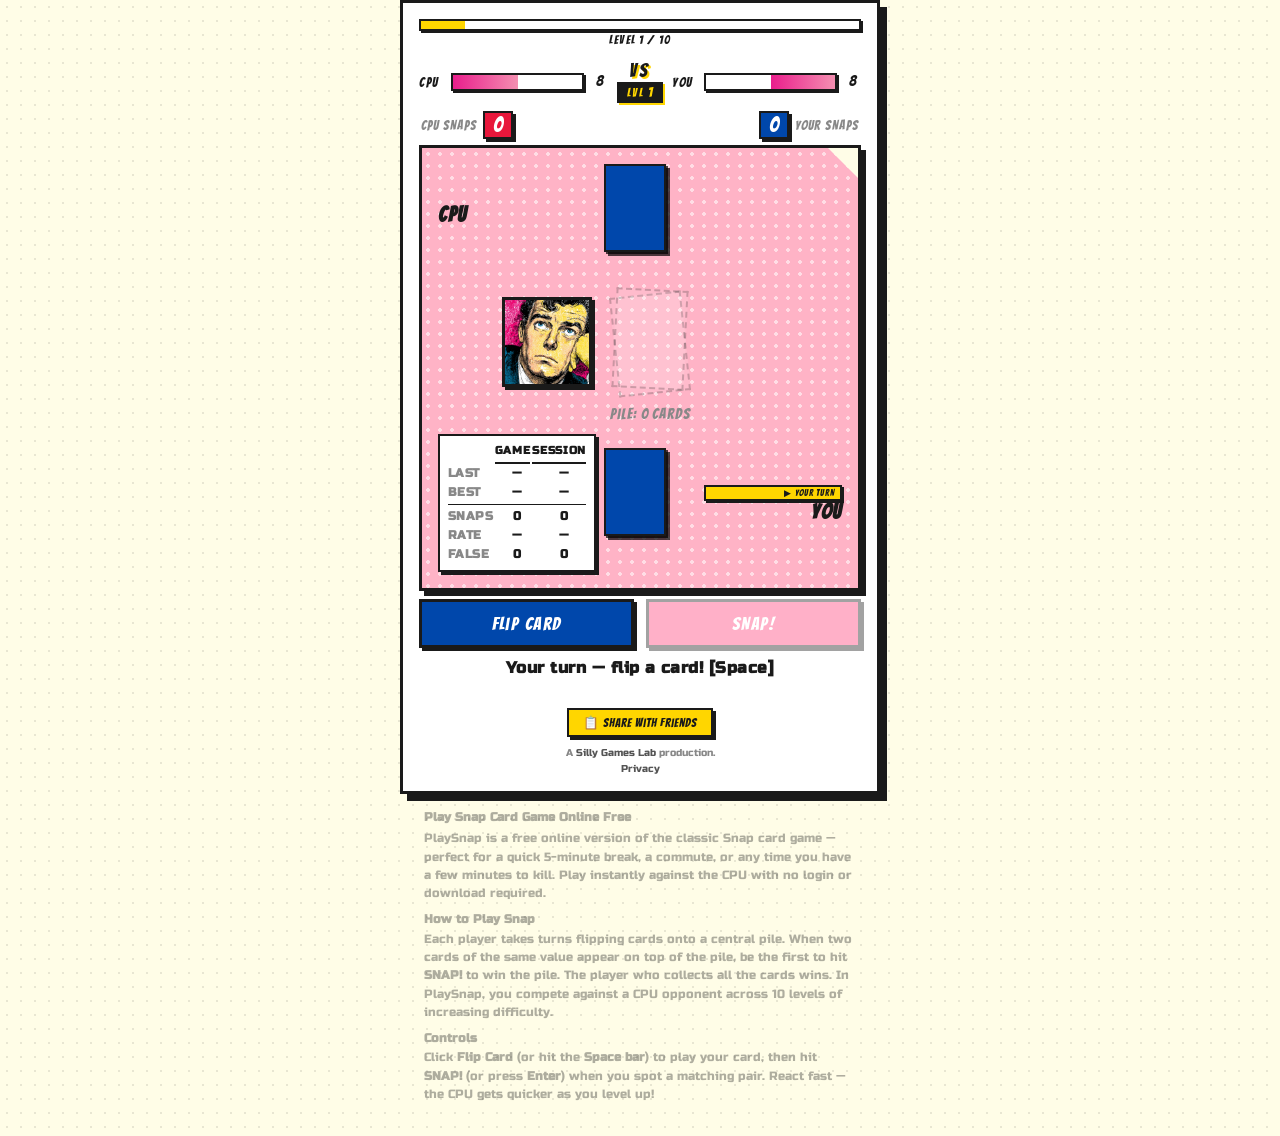
==== index.html @ 26a1baca "remove joker cards from the game Co-Authored-By: Claude Sonnet 4.6 <noreply@anthropic.com>" ====
<!DOCTYPE html>
<html lang="en">
<head>
  <meta charset="UTF-8" />
  <meta name="viewport" content="width=device-width, initial-scale=1.0" />
  <link rel="icon" href="data:image/svg+xml,<svg xmlns='http://www.w3.org/2000/svg' viewBox='0 0 100 100'><text y='.9em' font-size='90'>🃏</text></svg>" />
  <meta http-equiv="Cache-Control" content="no-cache, no-store, must-revalidate" />
  <meta http-equiv="Pragma" content="no-cache" />
  <meta http-equiv="Expires" content="0" />
  <title>PlaySnap – Quick Free Snap Card Game Online | No Login Needed</title>
  <meta name="description" content="Play the classic Snap card game free online — perfect for a quick 5-minute break or commute. No login, no download. Can you beat the CPU?" />
  <link rel="canonical" href="https://playsnap.net/" />
  <meta name="google-site-verification" content="4O1JGt_PdtUlN6oV4W6j7OiS874QKSQgasf0SiMGhT4" />
  <script type="application/ld+json">
  {
    "@context": "https://schema.org",
    "@type": "VideoGame",
    "name": "PlaySnap",
    "description": "Play the classic Snap card game online for free against a CPU opponent. No login or download required. Test your reaction time!",
    "url": "https://playsnap.net",
    "genre": "Card Game",
    "playMode": "SinglePlayer",
    "applicationCategory": "Game",
    "operatingSystem": "Web Browser",
    "offers": {
      "@type": "Offer",
      "price": "0",
      "priceCurrency": "GBP"
    }
  }
  </script>
  <meta property="og:title" content="PlaySnap — Can you beat the CPU? 🃏" />
  <meta property="og:description" content="Fast, free snap card game. No login, no download — just play. Think you're quick enough?" />
  <meta property="og:image" content="https://playsnap.net/assets/robo_snap.jpg?v=3" />
  <meta property="og:url" content="https://playsnap.net" />
  <meta property="og:type" content="website" />
  <meta name="twitter:card" content="summary_large_image" />
  <meta name="twitter:title" content="PlaySnap — Can you beat the CPU? 🃏" />
  <meta name="twitter:description" content="Fast, free snap card game. No login, no download — just play." />
  <meta name="twitter:image" content="https://playsnap.net/assets/robo_snap.jpg?v=3" />
  <link rel="preconnect" href="https://fonts.googleapis.com" />
  <link rel="preconnect" href="https://fonts.gstatic.com" crossorigin />
  <link rel="stylesheet" href="https://fonts.googleapis.com/css2?family=Bangers&family=Russo+One&display=swap" />
  <script async src="https://pagead2.googlesyndication.com/pagead/js/adsbygoogle.js?client=ca-pub-1852825669034773"
       crossorigin="anonymous"></script>
  <link rel="stylesheet" href="style.css?v=049" />
</head>
<body>

<div id="app">

  <!-- ── Challenge banner (shown when opening a shared link) ── -->
  <div id="challenge-banner" class="hidden">
    <span id="challenge-text"></span>
  </div>

  <!-- ── Level progress bar ── -->
  <div id="level-progress">
    <div id="level-progress-track">
      <div id="level-progress-fill"></div>
    </div>
    <div id="level-progress-label">Level <span id="level-progress-num">1</span> / 10</div>
  </div>

  <!-- ── Health bar HUD ── -->
  <div id="hud">
    <div class="hud-player" id="hud-cpu">
      <span class="hud-name">CPU</span>
      <div class="health-track cpu-track">
        <div class="health-fill" id="cpu-bar"></div>
      </div>
      <span class="hud-cards" id="ai-count">26</span>
    </div>

    <div id="hud-center">
      <div id="hud-vs">VS</div>
      <div id="level-badge">LVL <span id="level-num">1</span></div>
    </div>

    <div class="hud-player" id="hud-you">
      <span class="hud-cards" id="player-count">26</span>
      <div class="health-track you-track">
        <div class="health-fill" id="player-bar"></div>
      </div>
      <span class="hud-name">YOU</span>
    </div>
  </div>

  <!-- ── Snap counters ── -->
  <div id="snap-counters">
    <div class="snap-counter" id="cpu-snap-counter">
      <span class="snap-counter-label">CPU snaps</span>
      <span class="snap-counter-value" id="cpu-snap-count">0</span>
    </div>
    <div id="snap-streak" class="hidden">
      <img id="streak-fire" src="assets/zap.png" alt="" /><span id="streak-count">0</span>
    </div>
    <div class="snap-counter" id="player-snap-counter">
      <span class="snap-counter-value" id="player-snap-count">0</span>
      <span class="snap-counter-label">Your snaps</span>
    </div>
  </div>

  <div id="table">

    <div class="player-label" id="cpu-label"><strong>CPU</strong><span class="turn-tag" id="cpu-turn-tag"></span></div>
    <div class="card-stack" id="ai-deck-visual"><div class="stack-card"></div></div>

    <div id="pile-area">
      <div id="pile-main">
        <img id="pile-expression" src="assets/face_stage_1.png" alt="expression" />
        <div id="pile-cards">
          <div class="card empty" id="pile-card-prev"></div>
          <div class="card empty" id="pile-card-top"></div>
        </div>
      </div>
      <div id="pile-count">Pile: 0 cards</div>
    </div>

    <div id="snap-stats">
      <div class="stat-header-row">
        <span></span>
        <span class="stat-col-header">Game</span>
        <span class="stat-col-header">Session</span>
      </div>
      <div class="stat-row"><span class="stat-label">Last</span><span class="stat-val" id="stat-last">—</span><span class="stat-val">—</span></div>
      <div class="stat-row"><span class="stat-label">Best</span><span class="stat-val" id="stat-best">—</span><span class="stat-val" id="stat-best-session">—</span></div>
      <div class="stat-row stat-divider"><span class="stat-label">Snaps</span><span class="stat-val" id="stat-hits">0</span><span class="stat-val" id="stat-hits-session">0</span></div>
      <div class="stat-row"><span class="stat-label">Rate</span><span class="stat-val" id="stat-rate">—</span><span class="stat-val" id="stat-rate-session">—</span></div>
      <div class="stat-row"><span class="stat-label">False</span><span class="stat-val" id="stat-misses">0</span><span class="stat-val" id="stat-misses-session">0</span></div>
    </div>

    <div class="card-stack" id="player-deck-visual"><div class="stack-card"></div></div>
    <div class="player-label" id="you-label"><span class="turn-tag" id="you-turn-tag"></span><strong>You</strong></div>

  </div><!-- /#table -->

  <!-- Controls -->
  <div id="controls">
    <div id="btn-row">
      <button id="btn-flip" class="action-btn">Flip Card</button>
      <div id="btn-snap" class="snap-wrapper snap-inactive">
        <span class="snap-text">SNAP!</span>
      </div>
    </div>
    <div id="status-msg"></div>
    <div id="snap-hint">Hit Snap when 2 cards match! <span class="kbd-hint">[Enter]</span></div>
  </div>

  <!-- Footer -->
  <footer id="game-footer">
    <button id="btn-footer-share">📋 Share with friends</button>
    <span>A <a href="https://sillygameslab.com" target="_blank" rel="noopener">Silly Games Lab</a> production.</span>
    <a href="privacy.html">Privacy</a>
  </footer>

</div><!-- /#app -->

<section id="how-to-play">
  <h1>Play Snap Card Game Online Free</h1>
  <p>PlaySnap is a free online version of the classic Snap card game — perfect for a quick 5-minute break, a commute, or any time you have a few minutes to kill. Play instantly against the CPU with no login or download required.</p>
  <h2>How to Play Snap</h2>
  <p>Each player takes turns flipping cards onto a central pile. When two cards of the same value appear on top of the pile, be the first to hit <strong>SNAP!</strong> to win the pile. The player who collects all the cards wins. In PlaySnap, you compete against a CPU opponent across 10 levels of increasing difficulty.</p>
  <h2>Controls</h2>
  <p>Click <strong>Flip Card</strong> (or hit the <strong>Space bar</strong>) to play your card, then hit <strong>SNAP!</strong> (or press <strong>Enter</strong>) when you spot a matching pair. React fast — the CPU gets quicker as you level up!</p>
</section>

<!-- Snap flash (fixed, full-screen centre) -->
<div id="snap-flash"></div>

<!-- Game-over modal -->
<div id="overlay" hidden>
  <div id="modal">
    <div id="modal-header">
      <div id="confetti-container"></div>
      <img id="modal-banner" src="" alt="" />
      <h2 id="modal-title"></h2>
      <p id="modal-subtitle"></p>
    </div>
    <div id="modal-body">
      <div id="modal-stats"></div>
      <div id="modal-best-badge" class="hidden">⚡ New best snap time!</div>
      <div id="modal-level-row">
        <span id="modal-level-label"></span>
        <div id="modal-level-track"><div id="modal-level-fill"></div></div>
        <span class="modal-level-max">/ 10</span>
      </div>
      <div id="modal-share-box">
        <p id="modal-share-text"></p>
      </div>
      <div id="modal-actions">
        <button id="btn-copy" class="modal-btn modal-btn-outline"></button>
        <div id="modal-game-btns">
          <button id="btn-play-again" class="modal-btn"></button>
          <button id="btn-next-level" class="modal-btn modal-btn-ghost hidden"></button>
        </div>
      </div>
    </div>
  </div>
</div>

<script src="deck.js?v=049"></script>
<script src="player.js?v=013"></script>
<script src="game.js?v=049"></script>

</body>
</html>
---- style.css ----
/* ── CSS Variables ─────────────────────────────────────────────────────────── */
:root {
  --ink: #1A1A1A;
  --bg: #FFFDE7;
  --red: #E8173B;
  --yellow: #FFD600;
  --blue: #0047AB;
  --white: #FFFFFF;
  --shadow-sm: 3px 3px 0 var(--ink);
  --shadow-md: 5px 5px 0 var(--ink);
  --shadow-lg: 7px 7px 0 var(--ink);
  --dot: rgba(0, 0, 0, 0.09);
}

/* ── Reset & base ─────────────────────────────────────────────────────────── */
*, *::before, *::after { box-sizing: border-box; margin: 0; padding: 0; }

body {
  min-height: 100dvh;
  display: flex;
  flex-direction: column;
  align-items: center;
  justify-content: center;
  background-color: var(--bg);
  background-image: radial-gradient(circle, var(--dot) 1.5px, transparent 1.5px);
  background-size: 14px 14px;
  font-family: 'Russo One', sans-serif;
  color: var(--ink);
}

/* ── App shell ────────────────────────────────────────────────────────────── */
#app {
  display: flex;
  flex-direction: column;
  align-items: center;
  gap: 0;
  width: min(480px, 100vw);
  padding: 16px;
  background: var(--white);
  border: 3px solid var(--ink);
  box-shadow: var(--shadow-lg);
}

/* ── Challenge banner ────────────────────────────────────────────────────── */
#challenge-banner {
  width: 100%;
  background: var(--yellow);
  color: var(--ink);
  border: 3px solid var(--ink);
  box-shadow: var(--shadow-sm);
  padding: 8px 14px;
  font-size: 0.78rem;
  font-family: 'Bangers', cursive;
  letter-spacing: 0.06em;
  text-align: center;
  margin-bottom: 6px;
  line-height: 1.4;
}
#challenge-banner.hidden { display: none; }

/* ── Level progress bar ───────────────────────────────────────────────────── */
#level-progress {
  width: 100%;
  padding-bottom: 6px;
}

#level-progress-track {
  width: 100%;
  height: 12px;
  background: var(--white);
  border: 2px solid var(--ink);
  box-shadow: 2px 2px 0 var(--ink);
  overflow: hidden;
}

#level-progress-fill {
  height: 100%;
  width: 1%;
  background: var(--yellow);
  transition: width 0.5s ease;
}

#level-progress-label {
  font-size: 0.72rem;
  font-family: 'Bangers', cursive;
  letter-spacing: 0.1em;
  color: var(--ink);
  text-align: center;
  margin-top: 3px;
}

/* ── HUD health bar ───────────────────────────────────────────────────────── */
#hud {
  width: 100%;
  display: flex;
  align-items: center;
  gap: 8px;
  padding: 8px 0 6px;
}

.hud-player {
  flex: 1;
  display: flex;
  align-items: center;
  gap: 6px;
}

#hud-cpu  { flex-direction: row; }
#hud-you  { flex-direction: row-reverse; }

.hud-name {
  font-size: 0.82rem;
  font-family: 'Bangers', cursive;
  letter-spacing: 0.12em;
  color: var(--ink);
  white-space: nowrap;
  min-width: 26px;
}

.hud-cards {
  font-size: 0.88rem;
  font-family: 'Bangers', cursive;
  font-weight: 400;
  color: var(--ink);
  min-width: 18px;
  text-align: center;
}

.health-track {
  flex: 1;
  height: 18px;
  background: var(--white);
  border: 2px solid var(--ink);
  box-shadow: 2px 2px 0 var(--ink);
  overflow: hidden;
}

/* CPU bar grows left-to-right from the left edge */
.cpu-track { direction: ltr; }
/* Player bar grows right-to-left (mirror) */
.you-track { direction: rtl; }

.health-fill {
  height: 100%;
  width: 50%;
  transition: width 0.4s ease, background 0.4s ease;
}

#cpu-bar    { background: var(--red); }
#player-bar { background: var(--blue); }

/* ── HUD centre (VS + streak) ─────────────────────────────────────────────── */
#hud-center {
  display: flex;
  flex-direction: column;
  align-items: center;
  gap: 2px;
  min-width: 48px;
}

#hud-vs {
  font-size: 1.2rem;
  font-family: 'Bangers', cursive;
  color: var(--ink);
  letter-spacing: 0.18em;
  text-shadow: 2px 2px 0 var(--yellow);
}

#snap-streak {
  display: flex;
  align-items: center;
  gap: 2px;
  font-size: 0.75rem;
  font-family: 'Bangers', cursive;
  letter-spacing: 0.06em;
  color: var(--ink);
  background: var(--yellow);
  border: 2px solid var(--ink);
  box-shadow: 2px 2px 0 var(--ink);
  padding: 1px 7px;
  white-space: nowrap;
}

#streak-fire {
  width: 16px;
  height: 16px;
  object-fit: contain;
}
#snap-streak.hidden { display: none; }

@keyframes streak-pop {
  0%   { transform: scale(0.7); }
  60%  { transform: scale(1.25); }
  100% { transform: scale(1); }
}
.streak-pop { animation: streak-pop 0.2s ease-out forwards; }

#level-badge {
  font-size: 0.75rem;
  font-family: 'Bangers', cursive;
  letter-spacing: 0.12em;
  color: var(--yellow);
  background: var(--ink);
  border: 2px solid var(--ink);
  box-shadow: 2px 2px 0 var(--yellow);
  padding: 1px 8px;
}
#level-badge #level-num { font-size: 0.88rem; }

/* ── Snap counters ────────────────────────────────────────────────────────── */
#snap-counters {
  width: 100%;
  display: flex;
  align-items: center;
  justify-content: space-between;
  padding: 2px 2px 6px;
}

.snap-counter {
  display: flex;
  align-items: center;
  gap: 6px;
}

.snap-counter-label {
  font-size: 0.82rem;
  font-family: 'Bangers', cursive;
  letter-spacing: 0.08em;
  color: #888;
  text-transform: uppercase;
}

.snap-counter-value {
  font-size: 1.3rem;
  font-family: 'Bangers', cursive;
  color: var(--white);
  border: 2px solid var(--ink);
  box-shadow: var(--shadow-sm);
  min-width: 28px;
  text-align: center;
  padding: 1px 8px;
  transition: transform 0.15s;
}

#cpu-snap-counter .snap-counter-value    { background: var(--red); }
#player-snap-counter .snap-counter-value { background: var(--blue); }

@keyframes counter-pop {
  0%   { transform: scale(1); }
  50%  { transform: scale(1.4); }
  100% { transform: scale(1); }
}
.snap-counter-value.pop { animation: counter-pop 0.25s ease-out forwards; }

/* ── Table surface ────────────────────────────────────────────────────────── */
#table {
  width: 100%;
  background-color: #FFB3C6;
  background-image: radial-gradient(circle, rgba(255,255,255,0.55) 2px, transparent 2px);
  background-size: 12px 12px;
  border: 3px solid var(--ink);
  box-shadow: var(--shadow-md);
  padding: 16px;
  display: grid;
  grid-template-columns: 1fr auto 1fr;
  grid-template-areas:
    "cpu-label  cpu-deck    ."
    ".          pile-area   ."
    "snap-stats player-deck you-label";
  align-items: center;
  gap: 12px 8px;
  position: relative;
}

/* Dog-ear corner fold */
#table::after {
  content: '';
  position: absolute;
  top: 0;
  right: 0;
  width: 0;
  height: 0;
  border-style: solid;
  border-width: 0 30px 30px 0;
  border-color: transparent var(--bg) transparent transparent;
  pointer-events: none;
  z-index: 1;
}

#cpu-label          { grid-area: cpu-label; }
#ai-deck-visual     { grid-area: cpu-deck; }
#pile-area          { grid-area: pile-area; }
#snap-stats         { grid-area: snap-stats; align-self: center; }
#player-deck-visual { grid-area: player-deck; }
#you-label          { grid-area: you-label; text-align: right; }

.player-label {
  font-size: 0.95rem;
  font-family: 'Bangers', cursive;
  letter-spacing: 0.08em;
  color: #888;
  white-space: nowrap;
}
.player-label strong {
  display: block;
  font-size: 1.3rem;
  color: var(--ink);
}

.turn-tag {
  display: block;
  font-size: 0.55rem;
  font-family: 'Bangers', cursive;
  letter-spacing: 0.1em;
  color: var(--ink);
  background: var(--yellow);
  border: 2px solid var(--ink);
  box-shadow: 2px 2px 0 var(--ink);
  padding: 1px 5px;
  margin-top: 3px;
  text-transform: uppercase;
  min-height: 1em;
}
.turn-tag:empty {
  background: none;
  border: none;
  box-shadow: none;
  padding: 0;
  margin: 0;
}
@keyframes turn-pulse {
  from { opacity: 0.75; transform: scale(0.97); }
  to   { opacity: 1;    transform: scale(1.03); }
}
.turn-tag:not(:empty) {
  animation: turn-pulse 0.55s ease-in-out infinite alternate;
}

/* Card stack visualisation */
.card-stack {
  padding: 0 22px 22px 0;
  flex-shrink: 0;
}

.stack-card {
  width: 62px;
  height: 88px;
  background: var(--blue);
  border: 2px solid var(--ink);
  position: relative;
  transition: box-shadow 0.35s ease, opacity 0.3s ease;
}

.stack-card.empty {
  opacity: 0.2;
  box-shadow: none !important;
}

/* ── Snap stats bubble (in table) ─────────────────────────────────────────── */
#snap-stats {
  background: var(--white);
  border: 2px solid var(--ink);
  box-shadow: var(--shadow-sm);
  padding: 6px 8px;
}

.stat-header-row,
.stat-row {
  display: grid;
  grid-template-columns: 2.8rem 1fr 1fr;
  gap: 2px;
  font-size: 0.72rem;
  font-family: 'Russo One', sans-serif;
  line-height: 1.65;
}

.stat-col-header {
  font-size: 0.68rem;
  font-weight: 700;
  letter-spacing: 0.06em;
  color: var(--ink);
  text-align: center;
  text-transform: uppercase;
  padding-bottom: 2px;
  border-bottom: 2px solid var(--ink);
}

.stat-divider {
  border-top: 1px solid var(--ink);
  margin-top: 2px;
  padding-top: 2px;
}

.stat-label {
  font-weight: 700;
  letter-spacing: 0.04em;
  color: #888;
  text-transform: uppercase;
}

.stat-val {
  font-weight: 700;
  color: var(--ink);
  text-align: center;
}

/* ── Central pile ─────────────────────────────────────────────────────────── */
#pile-area {
  display: flex;
  flex-direction: column;
  align-items: center;
  gap: 8px;
  transition: filter 0.4s ease;
}

#pile-main {
  position: relative;
}

#pile-expression {
  position: absolute;
  right: calc(100% + 12px);
  top: 50%;
  transform: translateY(-50%);
  width: 90px;
  height: 90px;
  object-fit: contain;
  border: 3px solid var(--ink);
  box-shadow: var(--shadow-sm);
  user-select: none;
  transition: opacity 0.3s ease;
  z-index: 2;
}

#pile-cards {
  position: relative;
  width: 92px;
  height: 112px;
  transform-origin: center bottom;
  transition: transform 0.35s ease;
}

#pile-card-prev {
  position: absolute;
  top: 8px;
  left: 10px;
  transform: rotate(-6deg);
  z-index: 1;
  transition: box-shadow 0.35s ease;
}

#pile-card-top {
  position: absolute;
  top: 3px;
  left: 10px;
  transform: rotate(3deg);
  z-index: 2;
}

#pile-count {
  font-size: 0.95rem;
  font-family: 'Bangers', cursive;
  letter-spacing: 0.06em;
  color: #888;
  transition: color 0.4s ease, font-size 0.35s ease;
}

/* ── Snap flash overlay ───────────────────────────────────────────────────── */
#snap-flash {
  position: fixed;
  top: 0;
  left: 0;
  transform: translate(-50%, -50%) scale(0);
  display: flex;
  flex-direction: column;
  align-items: center;
  gap: 6px;
  pointer-events: none;
  z-index: 100;
  opacity: 0;
  white-space: nowrap;
}

.flash-image {
  width: 180px;
  height: 180px;
  object-fit: contain;
  display: block;
}

.flash-emoji {
  font-size: 6rem;
  line-height: 1;
  filter: drop-shadow(0 0 20px currentColor);
}

.flash-label {
  font-size: 2.8rem;
  font-family: 'Bangers', cursive;
  letter-spacing: 0.18em;
  text-shadow: 3px 3px 0 var(--ink);
}

.flash-snap .flash-label { color: var(--yellow); }
.flash-deny .flash-label { color: var(--red); }

@keyframes flash-snap-anim {
  0%   { opacity: 0; transform: translate(-50%, -50%) scale(0.1) rotate(-15deg); }
  15%  { opacity: 1; transform: translate(-50%, -50%) scale(1.25) rotate(5deg); }
  28%  { opacity: 1; transform: translate(-50%, -50%) scale(1) rotate(0deg); }
  70%  { opacity: 1; transform: translate(-50%, -50%) scale(1); }
  100% { opacity: 0; transform: translate(-50%, -50%) scale(0.9) translateY(-20px); }
}

@keyframes flash-deny-anim {
  0%   { opacity: 0; transform: translate(-50%, -50%) scale(0.1); }
  12%  { opacity: 1; transform: translate(-50%, -50%) scale(1.2) rotate(-8deg); }
  22%  { opacity: 1; transform: translate(-50%, -50%) scale(1.1) rotate(8deg); }
  32%  { opacity: 1; transform: translate(-50%, -50%) scale(1) rotate(0deg); }
  70%  { opacity: 1; transform: translate(-50%, -50%) scale(1); }
  100% { opacity: 0; transform: translate(-50%, -50%) scale(0.9) translateY(-20px); }
}

#snap-flash.flash-snap { animation: flash-snap-anim 1.4s ease-out forwards; }
#snap-flash.flash-deny { animation: flash-deny-anim 1.4s ease-out forwards; }

/* ── Cards ────────────────────────────────────────────────────────────────── */
.card {
  width: 72px;
  height: 100px;
  border: 2px solid var(--ink);
  background: var(--white);
  box-shadow: var(--shadow-sm);
  position: relative;
  flex-shrink: 0;
  user-select: none;
  -webkit-user-select: none;
}

.card.empty {
  background: rgba(255,255,255,0.1);
  border: 2px dashed rgba(0,0,0,0.2);
  box-shadow: none;
}

.card.red   { color: var(--red); }
.card.black { color: var(--ink); }

.corner {
  position: absolute;
  font-size: 14px;
  line-height: 1.2;
  font-family: 'Bangers', cursive;
  letter-spacing: 0.05em;
  text-align: center;
}
.top-left     { top: 5px; left: 6px; }
.bottom-right {
  bottom: 5px; right: 6px;
  transform: rotate(180deg);
}

.center-suit {
  position: absolute;
  top: 50%; left: 50%;
  transform: translate(-50%, -50%);
  font-size: 38px;
  line-height: 1;
}

/* Card flip-in animation */
@keyframes flip-in {
  0%   { transform: perspective(400px) rotateX(90deg); opacity: 0.3; }
  65%  { transform: perspective(400px) rotateX(-8deg); opacity: 1; }
  100% { transform: perspective(400px) rotateX(0deg);  opacity: 1; }
}
.card.flip-in { animation: flip-in 0.2s ease-out forwards; }

/* ── Controls ─────────────────────────────────────────────────────────────── */
#controls {
  display: flex;
  flex-direction: column;
  align-items: center;
  gap: 10px;
  width: 100%;
  padding-top: 8px;
}

#btn-row {
  display: flex;
  gap: 12px;
  width: 100%;
}

.kbd-hint { display: none; }
@media (hover: hover) and (pointer: fine) {
  .kbd-hint { display: inline; }
}

#status-msg {
  font-size: 1rem;
  font-family: 'Russo One', sans-serif;
  font-weight: 700;
  color: var(--ink);
  text-align: center;
  min-height: 1.4em;
  letter-spacing: 0.03em;
}

#snap-hint {
  font-size: 1rem;
  font-family: 'Russo One', sans-serif;
  font-weight: 700;
  color: var(--red);
  text-align: center;
  letter-spacing: 0.03em;
}
#snap-hint.hidden { display: none; }

/* ── Footer ───────────────────────────────────────────────────────────────── */
#game-footer {
  width: 100%;
  display: flex;
  flex-direction: column;
  align-items: center;
  gap: 4px;
  margin-top: 28px;
  font-size: 0.62rem;
  color: #888;
}
#game-footer a {
  color: #555;
  text-decoration: none;
}
#game-footer a:hover { text-decoration: underline; }
#btn-footer-share {
  background: var(--yellow);
  border: 2px solid var(--ink);
  box-shadow: var(--shadow-sm);
  color: var(--ink);
  font-family: 'Bangers', cursive;
  font-size: 0.78rem;
  letter-spacing: 0.08em;
  padding: 5px 14px;
  cursor: pointer;
  margin-bottom: 6px;
  transition: transform 0.1s, box-shadow 0.1s;
}
#btn-footer-share:hover {
  transform: translate(-2px, -2px);
  box-shadow: 5px 5px 0 var(--ink);
}
#btn-footer-share:active {
  transform: translate(3px, 3px);
  box-shadow: none;
}

/* ── Buttons ──────────────────────────────────────────────────────────────── */
.action-btn {
  padding: 12px 32px;
  border: 3px solid var(--ink);
  box-shadow: var(--shadow-sm);
  font-family: 'Bangers', cursive;
  font-size: 1.1rem;
  letter-spacing: 0.08em;
  cursor: pointer;
  touch-action: manipulation;
  transition: transform 0.1s, box-shadow 0.1s, opacity 0.15s;
}
.action-btn:hover:not(:disabled) {
  transform: translate(-2px, -2px);
  box-shadow: 5px 5px 0 var(--ink);
}
.action-btn:active:not(:disabled) {
  transform: translate(3px, 3px);
  box-shadow: none;
}
.action-btn:disabled { opacity: 0.4; cursor: not-allowed; }

#btn-flip {
  background: var(--blue);
  color: var(--white);
  flex: 1;
}

/* ── SNAP! button ─────────────────────────────────────────────────────────── */

.snap-wrapper {
  display: flex;
  align-items: center;
  justify-content: center;
  cursor: pointer;
  padding: 12px 32px;
  flex: 1;
  background: #FF3D78;
  border: 3px solid var(--ink);
  box-shadow: var(--shadow-sm);
  touch-action: manipulation;
  transition: transform 0.1s, box-shadow 0.1s;
}

.snap-wrapper:hover {
  transform: translate(-2px, -2px);
  box-shadow: 5px 5px 0 var(--ink);
}

.snap-wrapper:active {
  transform: translate(3px, 3px);
  box-shadow: none;
}

.snap-wrapper.snap-inactive {
  opacity: 0.4;
  cursor: not-allowed;
  pointer-events: none;
}

.snap-text {
  font-family: 'Bangers', cursive;
  font-size: 1.1rem;
  color: var(--white);
  letter-spacing: 0.08em;
  user-select: none;
}

/* ── Game-over modal ──────────────────────────────────────────────────────── */
#overlay {
  position: fixed;
  inset: 0;
  background: rgba(20, 10, 30, 0.55);
  display: flex;
  align-items: center;
  justify-content: center;
  z-index: 10;
  padding: 16px;
}
#overlay[hidden] { display: none; }

@keyframes modal-pop-in {
  0%   { transform: scale(0.85) rotate(-2deg); opacity: 0; }
  100% { transform: scale(1)    rotate(0deg);  opacity: 1; }
}

#modal {
  width: 100%;
  max-width: 360px;
  border: 3px solid var(--ink);
  overflow: hidden;
  box-shadow: var(--shadow-lg);
  background: var(--white);
}
#modal.modal-pop { animation: modal-pop-in 0.4s cubic-bezier(0.34, 1.56, 0.64, 1) both; }

/* ── Modal header ── */
#modal-header {
  position: relative;
  overflow: hidden;
  padding: 0 0 16px;
  text-align: center;
  display: flex;
  flex-direction: column;
  align-items: center;
  gap: 6px;
}

#modal-banner {
  width: 100%;
  display: block;
  border-bottom: 3px solid var(--ink);
  margin-bottom: 4px;
}

#confetti-container {
  position: absolute;
  inset: 0;
  pointer-events: none;
  overflow: hidden;
}

@keyframes confetti-fall {
  0%   { transform: translateY(0)     rotate(0deg);   opacity: 1; }
  80%  { opacity: 1; }
  100% { transform: translateY(200px) rotate(720deg); opacity: 0; }
}

.confetti-piece {
  position: absolute;
  top: -20px;
  animation: confetti-fall linear forwards;
}

@keyframes bounce-in {
  0%   { transform: scale(0);    opacity: 0; }
  60%  { transform: scale(1.25); opacity: 1; }
  100% { transform: scale(1); }
}

#modal-title {
  font-size: 2rem;
  font-family: 'Bangers', cursive;
  color: var(--ink);
  letter-spacing: 0.08em;
  margin: 0;
}

#modal-subtitle {
  font-size: 0.9rem;
  font-family: 'Russo One', sans-serif;
  color: var(--ink);
  font-weight: 700;
  opacity: 0.7;
}

/* ── Modal body ── */
#modal-body {
  padding: 20px 20px 24px;
  display: flex;
  flex-direction: column;
  gap: 14px;
}

#modal-stats {
  display: flex;
  gap: 8px;
  justify-content: center;
}

.stat-pill {
  flex: 1;
  background: var(--bg);
  border: 2px solid var(--ink);
  box-shadow: var(--shadow-sm);
  padding: 8px 6px;
  text-align: center;
  font-family: 'Bangers', cursive;
  font-size: 0.75rem;
  letter-spacing: 0.05em;
  color: var(--ink);
  display: flex;
  flex-direction: column;
  gap: 2px;
}
.stat-pill-value {
  font-size: 1.2rem;
  color: var(--ink);
}

/* New best badge */
#modal-best-badge {
  background: var(--yellow);
  color: var(--ink);
  font-family: 'Bangers', cursive;
  font-size: 0.8rem;
  letter-spacing: 0.06em;
  border: 2px solid var(--ink);
  box-shadow: var(--shadow-sm);
  padding: 4px 14px;
  text-align: center;
  align-self: center;
}
#modal-best-badge.hidden { display: none; }

/* Level row */
#modal-level-row {
  display: flex;
  align-items: center;
  gap: 8px;
  font-family: 'Bangers', cursive;
  font-size: 0.82rem;
  letter-spacing: 0.06em;
  color: var(--ink);
}

#modal-level-label { white-space: nowrap; }
.modal-level-max   { white-space: nowrap; color: #888; }

#modal-level-track {
  flex: 1;
  height: 10px;
  border: 2px solid var(--ink);
  box-shadow: 2px 2px 0 var(--ink);
  overflow: hidden;
  background: var(--white);
}

#modal-level-fill {
  height: 100%;
  transition: width 0.5s ease;
}
#modal-level-fill.win  { background: var(--red); }
#modal-level-fill.lose { background: var(--blue); }

/* Share box */
#modal-share-box {
  border: 2px dashed var(--ink);
  padding: 12px 14px;
  background: var(--bg);
}

#modal-share-text {
  font-family: 'Russo One', sans-serif;
  font-size: 0.8rem;
  color: var(--ink);
  line-height: 1.5;
  margin: 0;
}

/* Action buttons */
#modal-actions {
  display: flex;
  flex-direction: column;
  gap: 8px;
}

#modal-game-btns {
  display: flex;
  gap: 8px;
}

.modal-btn {
  flex: 1;
  padding: 12px 16px;
  border: 3px solid var(--ink);
  box-shadow: var(--shadow-sm);
  font-family: 'Bangers', cursive;
  font-size: 1rem;
  letter-spacing: 0.06em;
  cursor: pointer;
  transition: transform 0.1s, box-shadow 0.1s;
}
.modal-btn:hover {
  transform: translate(-2px, -2px);
  box-shadow: 5px 5px 0 var(--ink);
}
.modal-btn:active {
  transform: translate(3px, 3px);
  box-shadow: none;
}

.modal-btn-outline {
  background: transparent;
  color: var(--ink);
}
.modal-btn-outline:hover { background: var(--bg); }

.modal-btn-purple {
  background: var(--blue);
  color: var(--white);
}

.modal-btn-coral {
  background: var(--red);
  color: var(--white);
}

@keyframes rematch-pulse {
  0%   { box-shadow: var(--shadow-sm); }
  100% { box-shadow: 6px 6px 0 var(--ink); }
}
.modal-btn-coral.modal-btn-pulse {
  animation: rematch-pulse 0.8s ease-in-out infinite alternate;
}

.modal-btn-ghost {
  background: transparent;
  border: 2px dashed var(--ink);
  color: #888;
  font-size: 0.85rem;
}
.modal-btn-ghost:hover { color: var(--ink); border-color: var(--ink); }
.modal-btn-ghost.hidden { display: none; }

/* ── SEO content section ────────────────────────────────────────────────────── */
#how-to-play {
  max-width: 480px;
  margin: 1rem auto 2rem;
  padding: 0 1.5rem;
  font-family: 'Russo One', sans-serif;
  color: var(--ink);
  opacity: 0.35;
}
#how-to-play h1 { font-size: 0.75rem; margin-bottom: 0.3rem; font-weight: 700; }
#how-to-play h2 { font-size: 0.72rem; margin-top: 0.6rem; font-weight: 700; }
#how-to-play p  { font-size: 0.72rem; line-height: 1.6; margin-top: 0.2rem; }
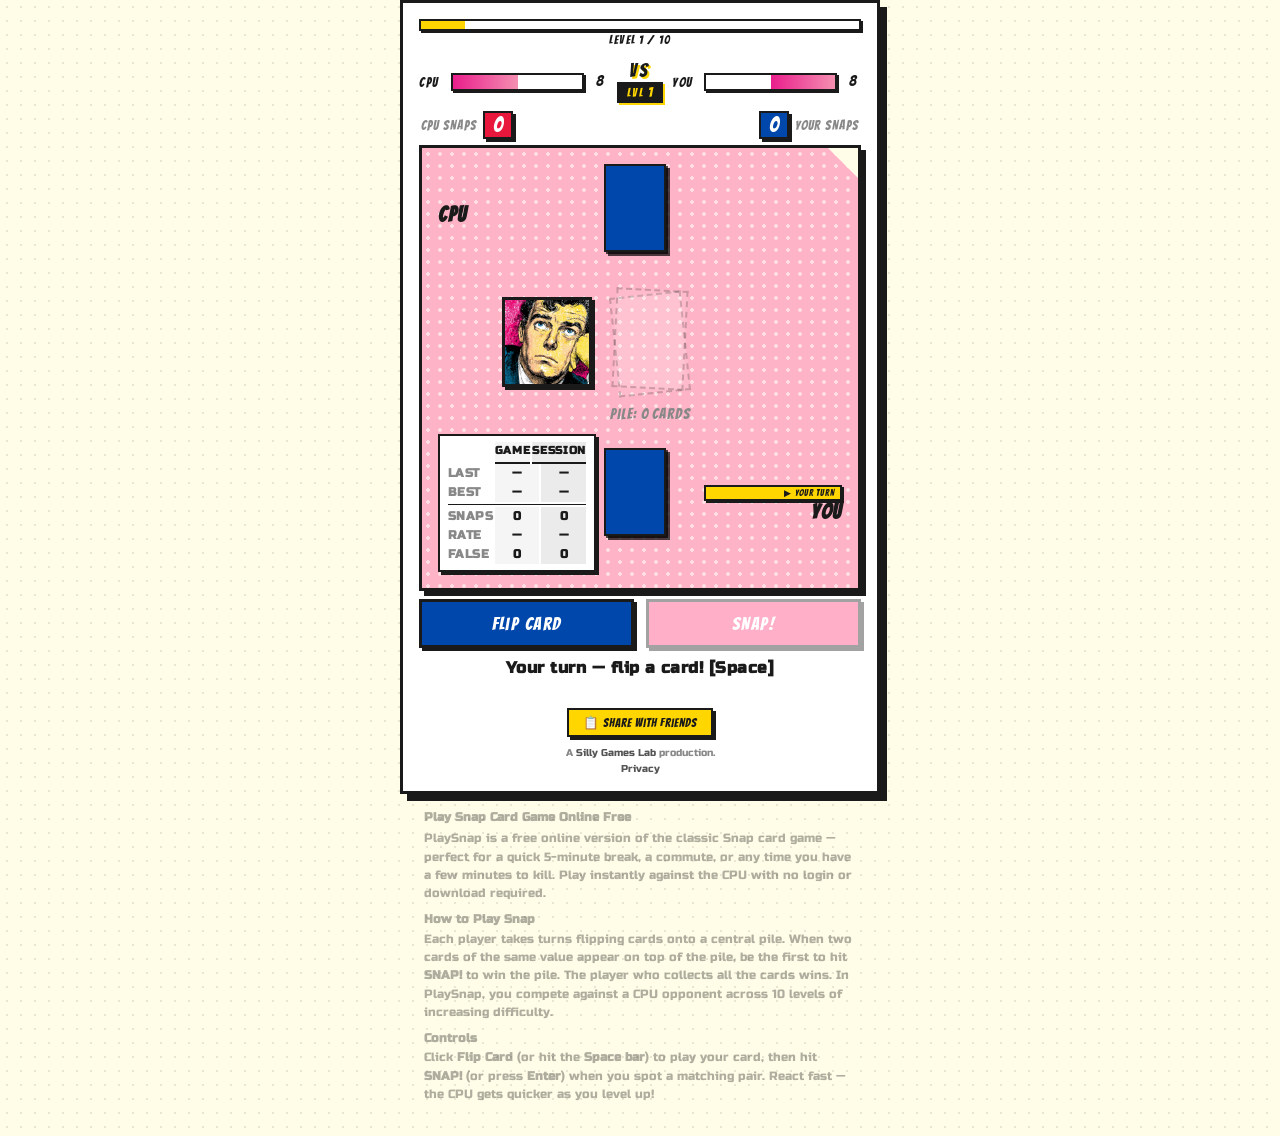
==== commit 85973378: "SNAP-050: shade Game and Session stat columns for visual separation Game column gets a very light gr" ====
--- a/index.html
+++ b/index.html
@@ -43,7 +43,7 @@
   <link rel="stylesheet" href="https://fonts.googleapis.com/css2?family=Bangers&family=Russo+One&display=swap" />
   <script async src="https://pagead2.googlesyndication.com/pagead/js/adsbygoogle.js?client=ca-pub-1852825669034773"
        crossorigin="anonymous"></script>
-  <link rel="stylesheet" href="style.css?v=049" />
+  <link rel="stylesheet" href="style.css?v=050" />
 </head>
 <body>
 
--- a/style.css
+++ b/style.css
@@ -404,6 +404,13 @@
   text-align: center;
 }
 
+/* Column shading */
+.stat-header-row span:nth-child(2),
+.stat-row span:nth-child(2) { background: rgba(0,0,0,0.04); }
+
+.stat-header-row span:nth-child(3),
+.stat-row span:nth-child(3) { background: rgba(0,0,0,0.08); }
+
 /* ── Central pile ─────────────────────────────────────────────────────────── */
 #pile-area {
   display: flex;
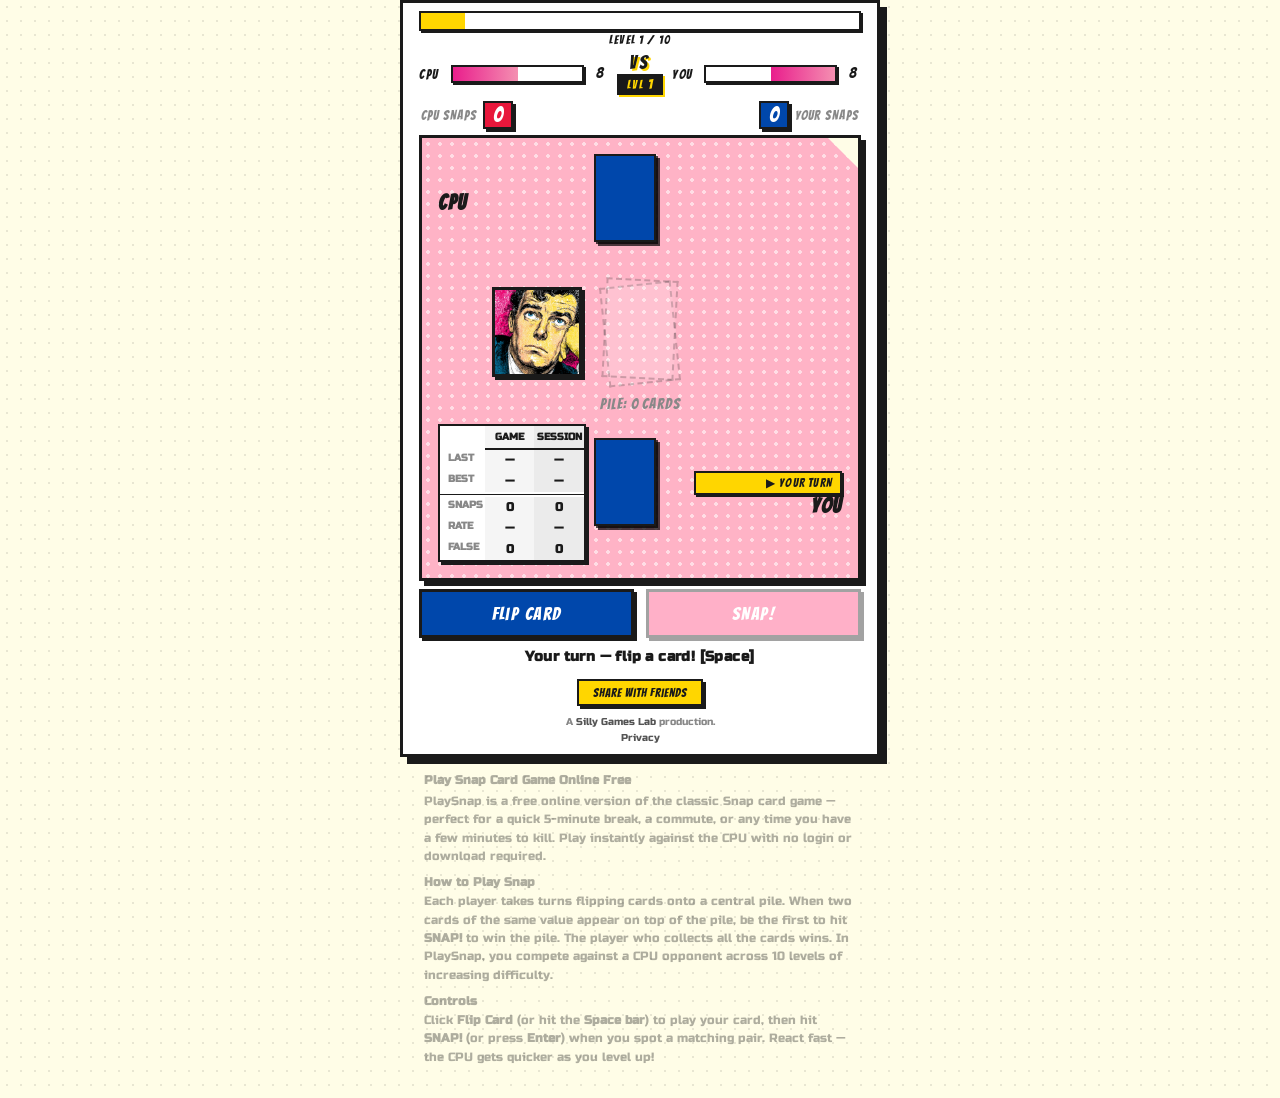
==== commit 30c1381b: "tighten spacing and minor UI polish - Reduce top/bottom padding on #app (16px → 8px/10px) - Reduce g" ====
--- a/index.html
+++ b/index.html
@@ -149,7 +149,7 @@
 
   <!-- Footer -->
   <footer id="game-footer">
-    <button id="btn-footer-share">📋 Share with friends</button>
+    <button id="btn-footer-share">Share with friends</button>
     <span>A <a href="https://sillygameslab.com" target="_blank" rel="noopener">Silly Games Lab</a> production.</span>
     <a href="privacy.html">Privacy</a>
   </footer>
--- a/style.css
+++ b/style.css
@@ -35,7 +35,7 @@
   align-items: center;
   gap: 0;
   width: min(480px, 100vw);
-  padding: 16px;
+  padding: 8px 16px 10px;
   background: var(--white);
   border: 3px solid var(--ink);
   box-shadow: var(--shadow-lg);
@@ -61,12 +61,12 @@
 /* ── Level progress bar ───────────────────────────────────────────────────── */
 #level-progress {
   width: 100%;
-  padding-bottom: 6px;
+  padding-bottom: 2px;
 }
 
 #level-progress-track {
   width: 100%;
-  height: 12px;
+  height: 20px;
   background: var(--white);
   border: 2px solid var(--ink);
   box-shadow: 2px 2px 0 var(--ink);
@@ -95,7 +95,7 @@
   display: flex;
   align-items: center;
   gap: 8px;
-  padding: 8px 0 6px;
+  padding: 4px 0 4px;
 }
 
 .hud-player {
@@ -309,14 +309,14 @@
 
 .turn-tag {
   display: block;
-  font-size: 0.55rem;
+  font-size: 0.75rem;
   font-family: 'Bangers', cursive;
   letter-spacing: 0.1em;
   color: var(--ink);
   background: var(--yellow);
   border: 2px solid var(--ink);
   box-shadow: 2px 2px 0 var(--ink);
-  padding: 1px 5px;
+  padding: 3px 8px;
   margin-top: 3px;
   text-transform: uppercase;
   min-height: 1em;
@@ -361,27 +361,27 @@
   background: var(--white);
   border: 2px solid var(--ink);
   box-shadow: var(--shadow-sm);
-  padding: 6px 8px;
+  padding: 0;
+  overflow: hidden;
 }
 
 .stat-header-row,
 .stat-row {
   display: grid;
   grid-template-columns: 2.8rem 1fr 1fr;
-  gap: 2px;
+  gap: 0;
   font-size: 0.72rem;
   font-family: 'Russo One', sans-serif;
   line-height: 1.65;
 }
 
 .stat-col-header {
-  font-size: 0.68rem;
+  font-size: 0.6rem;
   font-weight: 700;
-  letter-spacing: 0.06em;
   color: var(--ink);
   text-align: center;
   text-transform: uppercase;
-  padding-bottom: 2px;
+  padding: 4px 2px 2px;
   border-bottom: 2px solid var(--ink);
 }
 
@@ -392,16 +392,18 @@
 }
 
 .stat-label {
+  font-size: 0.6rem;
   font-weight: 700;
-  letter-spacing: 0.04em;
   color: #888;
   text-transform: uppercase;
+  padding: 1px 4px 1px 8px;
 }
 
 .stat-val {
   font-weight: 700;
   color: var(--ink);
   text-align: center;
+  padding: 1px 2px;
 }
 
 /* Column shading */
@@ -605,7 +607,7 @@
 }
 
 #status-msg {
-  font-size: 1rem;
+  font-size: 0.85rem;
   font-family: 'Russo One', sans-serif;
   font-weight: 700;
   color: var(--ink);
@@ -631,7 +633,7 @@
   flex-direction: column;
   align-items: center;
   gap: 4px;
-  margin-top: 28px;
+  margin-top: 12px;
   font-size: 0.62rem;
   color: #888;
 }
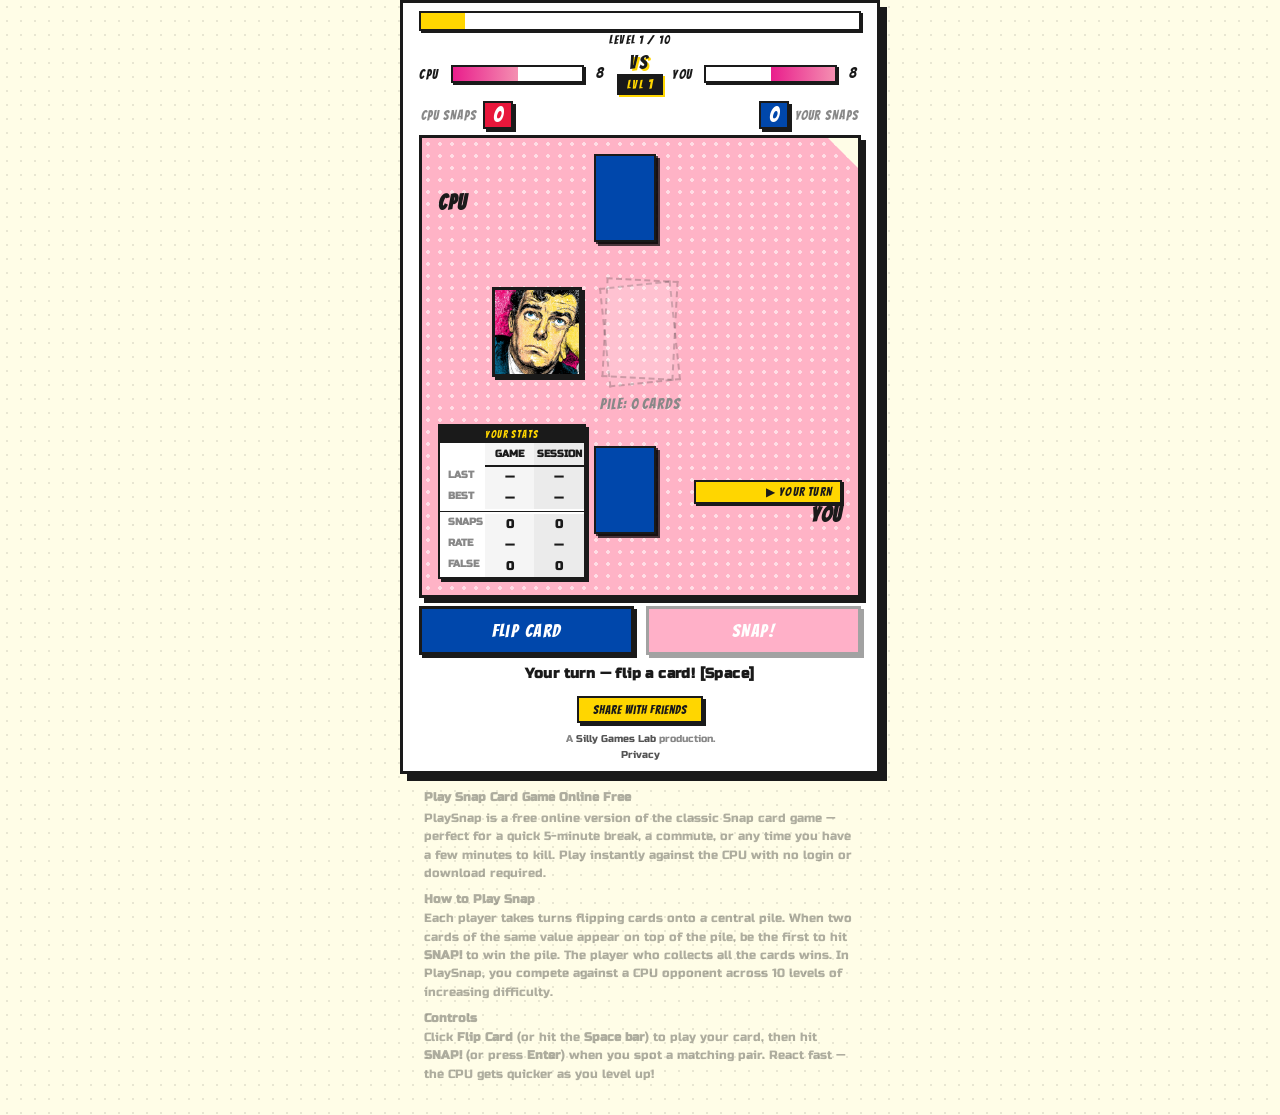
==== commit f4eb1580: "revert stats to bottom-left and add YOUR STATS title bar Co-Authored-By: Claude Sonnet 4.6 <noreply@" ====
--- a/index.html
+++ b/index.html
@@ -118,6 +118,7 @@
     </div>
 
     <div id="snap-stats">
+      <div id="snap-stats-title">Your Stats</div>
       <div class="stat-header-row">
         <span></span>
         <span class="stat-col-header">Game</span>
--- a/style.css
+++ b/style.css
@@ -357,6 +357,17 @@
 }
 
 /* ── Snap stats bubble (in table) ─────────────────────────────────────────── */
+#snap-stats-title {
+  font-family: 'Bangers', cursive;
+  font-size: 0.65rem;
+  letter-spacing: 0.14em;
+  text-transform: uppercase;
+  background: var(--ink);
+  color: var(--yellow);
+  text-align: center;
+  padding: 3px 6px;
+}
+
 #snap-stats {
   background: var(--white);
   border: 2px solid var(--ink);
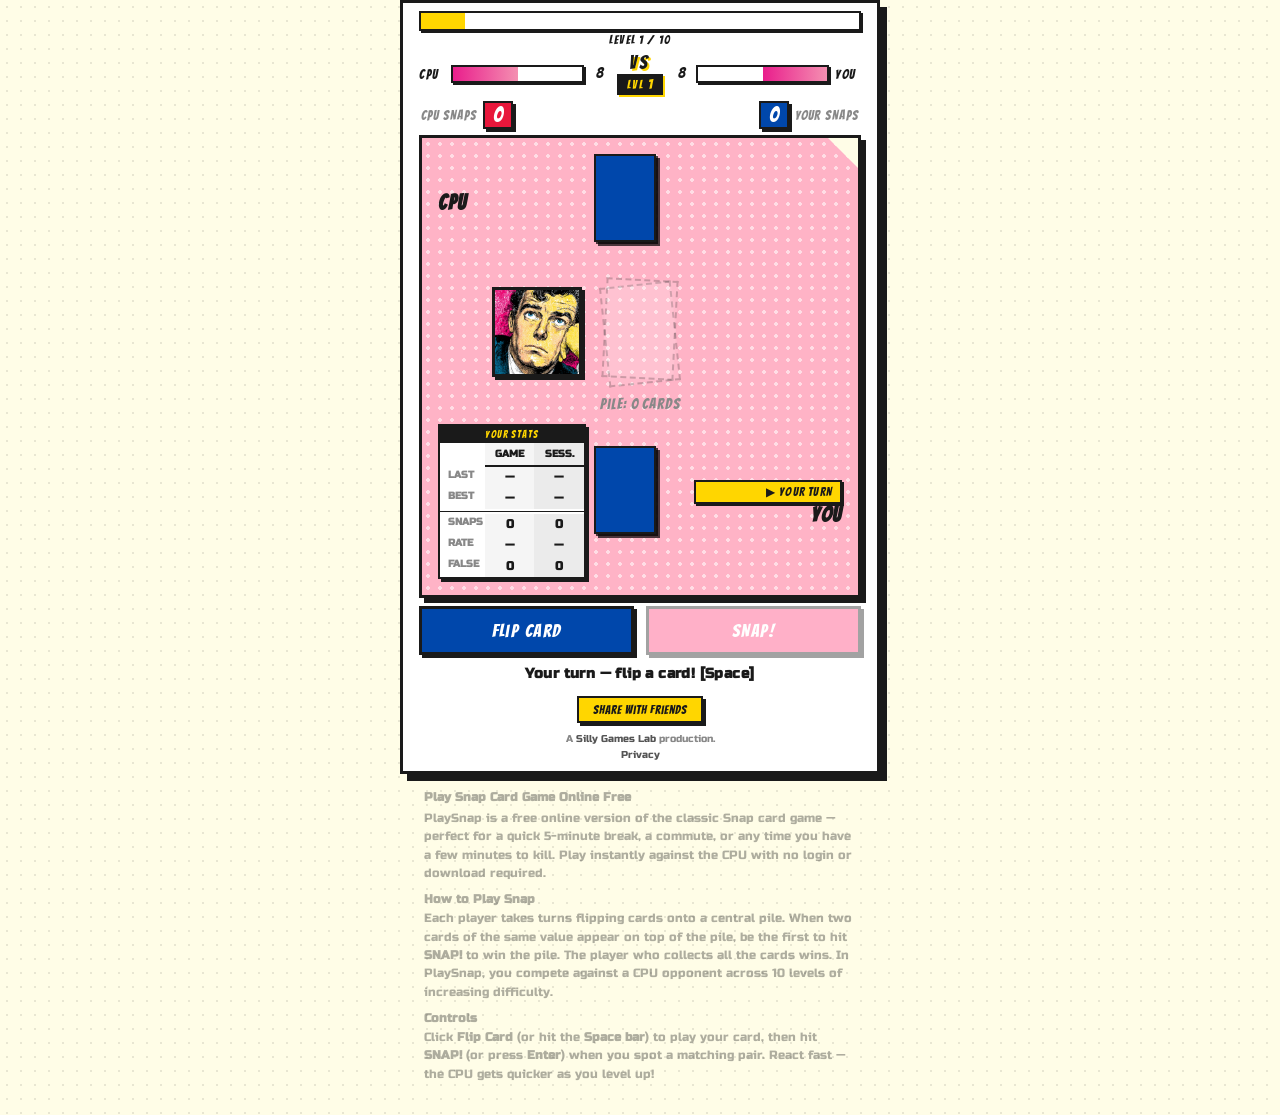
==== commit 4f6a604f: "SNAP-052: fix stats header overflow on narrow phones Shorten "Session" to "Sess." and add overflow: " ====
--- a/index.html
+++ b/index.html
@@ -122,7 +122,7 @@
       <div class="stat-header-row">
         <span></span>
         <span class="stat-col-header">Game</span>
-        <span class="stat-col-header">Session</span>
+        <span class="stat-col-header">Sess.</span>
       </div>
       <div class="stat-row"><span class="stat-label">Last</span><span class="stat-val" id="stat-last">—</span><span class="stat-val">—</span></div>
       <div class="stat-row"><span class="stat-label">Best</span><span class="stat-val" id="stat-best">—</span><span class="stat-val" id="stat-best-session">—</span></div>
--- a/style.css
+++ b/style.css
@@ -106,7 +106,7 @@
 }
 
 #hud-cpu  { flex-direction: row; }
-#hud-you  { flex-direction: row-reverse; }
+#hud-you  { flex-direction: row; }
 
 .hud-name {
   font-size: 0.82rem;
@@ -394,6 +394,8 @@
   text-transform: uppercase;
   padding: 4px 2px 2px;
   border-bottom: 2px solid var(--ink);
+  white-space: nowrap;
+  overflow: hidden;
 }
 
 .stat-divider {
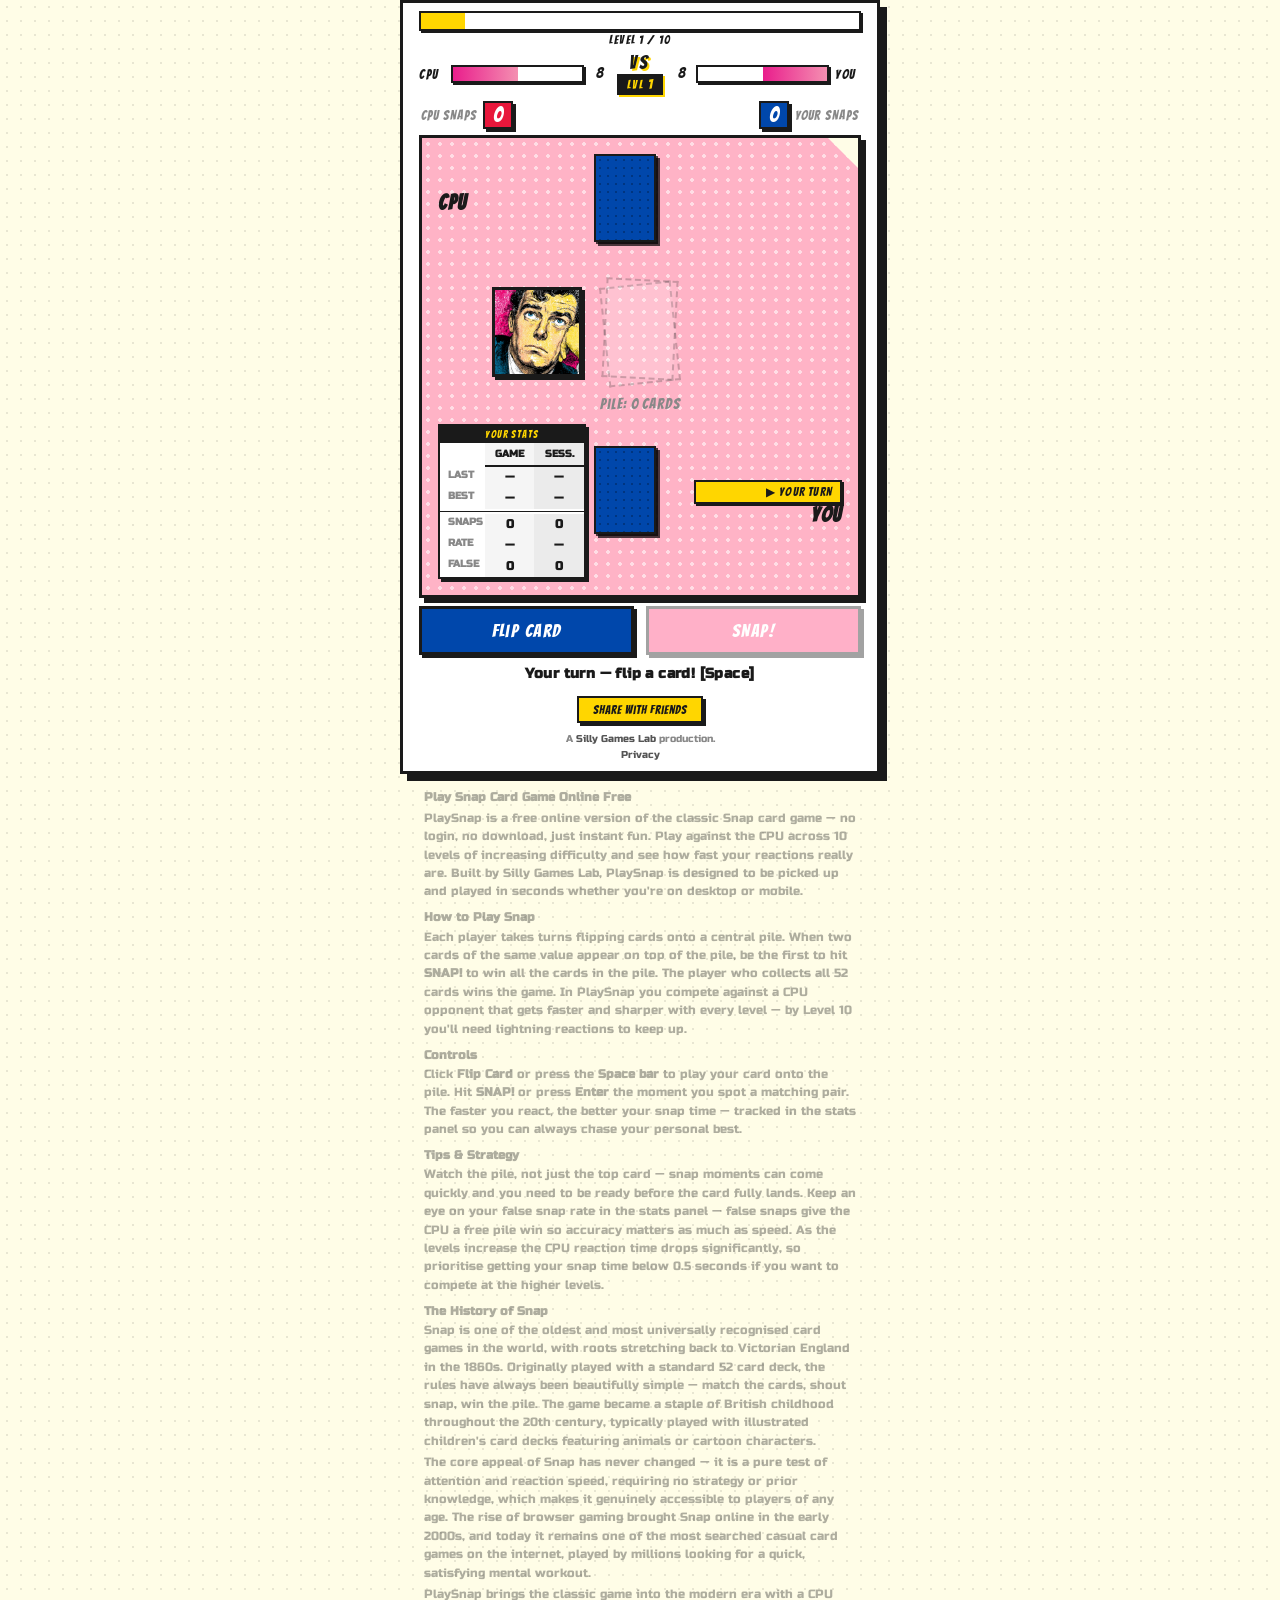
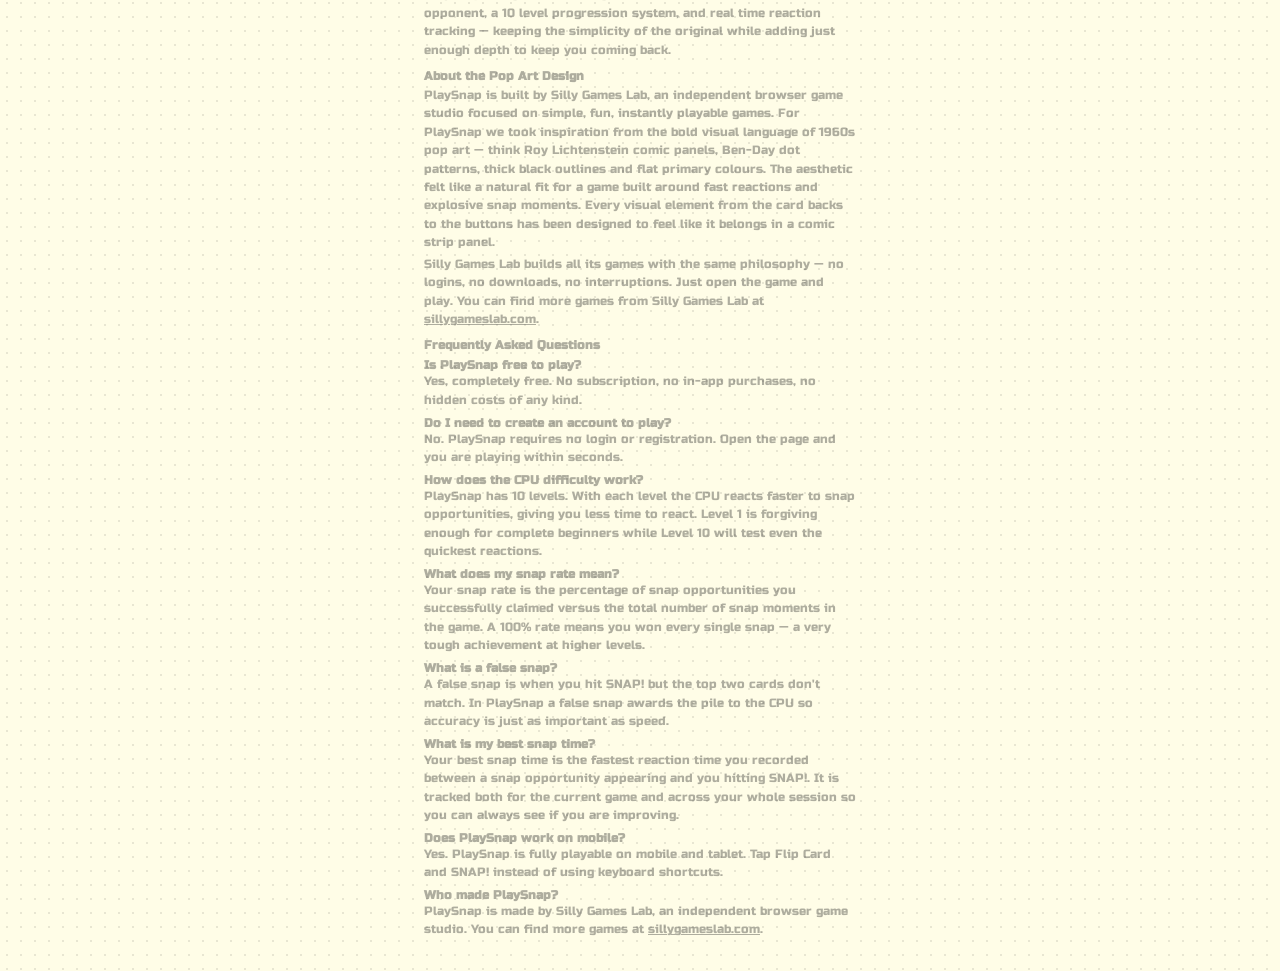
==== commit 95fb62da: "SNAP-054: Expand SEO content section with full copy for AdSense compliance Replaces the minimal 3-pa" ====
--- a/index.html
+++ b/index.html
@@ -43,7 +43,7 @@
   <link rel="stylesheet" href="https://fonts.googleapis.com/css2?family=Bangers&family=Russo+One&display=swap" />
   <script async src="https://pagead2.googlesyndication.com/pagead/js/adsbygoogle.js?client=ca-pub-1852825669034773"
        crossorigin="anonymous"></script>
-  <link rel="stylesheet" href="style.css?v=050" />
+  <link rel="stylesheet" href="style.css?v=054" />
 </head>
 <body>
 
@@ -159,11 +159,45 @@
 
 <section id="how-to-play">
   <h1>Play Snap Card Game Online Free</h1>
-  <p>PlaySnap is a free online version of the classic Snap card game — perfect for a quick 5-minute break, a commute, or any time you have a few minutes to kill. Play instantly against the CPU with no login or download required.</p>
+  <p>PlaySnap is a free online version of the classic Snap card game — no login, no download, just instant fun. Play against the CPU across 10 levels of increasing difficulty and see how fast your reactions really are. Built by Silly Games Lab, PlaySnap is designed to be picked up and played in seconds whether you're on desktop or mobile.</p>
+
   <h2>How to Play Snap</h2>
-  <p>Each player takes turns flipping cards onto a central pile. When two cards of the same value appear on top of the pile, be the first to hit <strong>SNAP!</strong> to win the pile. The player who collects all the cards wins. In PlaySnap, you compete against a CPU opponent across 10 levels of increasing difficulty.</p>
+  <p>Each player takes turns flipping cards onto a central pile. When two cards of the same value appear on top of the pile, be the first to hit <strong>SNAP!</strong> to win all the cards in the pile. The player who collects all 52 cards wins the game. In PlaySnap you compete against a CPU opponent that gets faster and sharper with every level — by Level 10 you'll need lightning reactions to keep up.</p>
+
   <h2>Controls</h2>
-  <p>Click <strong>Flip Card</strong> (or hit the <strong>Space bar</strong>) to play your card, then hit <strong>SNAP!</strong> (or press <strong>Enter</strong>) when you spot a matching pair. React fast — the CPU gets quicker as you level up!</p>
+  <p>Click <strong>Flip Card</strong> or press the <strong>Space bar</strong> to play your card onto the pile. Hit <strong>SNAP!</strong> or press <strong>Enter</strong> the moment you spot a matching pair. The faster you react, the better your snap time — tracked in the stats panel so you can always chase your personal best.</p>
+
+  <h2>Tips &amp; Strategy</h2>
+  <p>Watch the pile, not just the top card — snap moments can come quickly and you need to be ready before the card fully lands. Keep an eye on your false snap rate in the stats panel — false snaps give the CPU a free pile win so accuracy matters as much as speed. As the levels increase the CPU reaction time drops significantly, so prioritise getting your snap time below 0.5 seconds if you want to compete at the higher levels.</p>
+
+  <h2>The History of Snap</h2>
+  <p>Snap is one of the oldest and most universally recognised card games in the world, with roots stretching back to Victorian England in the 1860s. Originally played with a standard 52 card deck, the rules have always been beautifully simple — match the cards, shout snap, win the pile. The game became a staple of British childhood throughout the 20th century, typically played with illustrated children's card decks featuring animals or cartoon characters.</p>
+  <p>The core appeal of Snap has never changed — it is a pure test of attention and reaction speed, requiring no strategy or prior knowledge, which makes it genuinely accessible to players of any age. The rise of browser gaming brought Snap online in the early 2000s, and today it remains one of the most searched casual card games on the internet, played by millions looking for a quick, satisfying mental workout.</p>
+  <p>PlaySnap brings the classic game into the modern era with a CPU opponent, a 10 level progression system, and real time reaction tracking — keeping the simplicity of the original while adding just enough depth to keep you coming back.</p>
+
+  <h2>About the Pop Art Design</h2>
+  <p>PlaySnap is built by Silly Games Lab, an independent browser game studio focused on simple, fun, instantly playable games. For PlaySnap we took inspiration from the bold visual language of 1960s pop art — think Roy Lichtenstein comic panels, Ben-Day dot patterns, thick black outlines and flat primary colours. The aesthetic felt like a natural fit for a game built around fast reactions and explosive snap moments. Every visual element from the card backs to the buttons has been designed to feel like it belongs in a comic strip panel.</p>
+  <p>Silly Games Lab builds all its games with the same philosophy — no logins, no downloads, no interruptions. Just open the game and play. You can find more games from Silly Games Lab at <a href="https://sillygameslab.com" target="_blank" rel="noopener">sillygameslab.com</a>.</p>
+
+  <h2>Frequently Asked Questions</h2>
+  <dl>
+    <dt>Is PlaySnap free to play?</dt>
+    <dd>Yes, completely free. No subscription, no in-app purchases, no hidden costs of any kind.</dd>
+    <dt>Do I need to create an account to play?</dt>
+    <dd>No. PlaySnap requires no login or registration. Open the page and you are playing within seconds.</dd>
+    <dt>How does the CPU difficulty work?</dt>
+    <dd>PlaySnap has 10 levels. With each level the CPU reacts faster to snap opportunities, giving you less time to react. Level 1 is forgiving enough for complete beginners while Level 10 will test even the quickest reactions.</dd>
+    <dt>What does my snap rate mean?</dt>
+    <dd>Your snap rate is the percentage of snap opportunities you successfully claimed versus the total number of snap moments in the game. A 100% rate means you won every single snap — a very tough achievement at higher levels.</dd>
+    <dt>What is a false snap?</dt>
+    <dd>A false snap is when you hit SNAP! but the top two cards don't match. In PlaySnap a false snap awards the pile to the CPU so accuracy is just as important as speed.</dd>
+    <dt>What is my best snap time?</dt>
+    <dd>Your best snap time is the fastest reaction time you recorded between a snap opportunity appearing and you hitting SNAP!. It is tracked both for the current game and across your whole session so you can always see if you are improving.</dd>
+    <dt>Does PlaySnap work on mobile?</dt>
+    <dd>Yes. PlaySnap is fully playable on mobile and tablet. Tap Flip Card and SNAP! instead of using keyboard shortcuts.</dd>
+    <dt>Who made PlaySnap?</dt>
+    <dd>PlaySnap is made by Silly Games Lab, an independent browser game studio. You can find more games at <a href="https://sillygameslab.com" target="_blank" rel="noopener">sillygameslab.com</a>.</dd>
+  </dl>
 </section>
 
 <!-- Snap flash (fixed, full-screen centre) -->
--- a/style.css
+++ b/style.css
@@ -345,7 +345,9 @@
 .stack-card {
   width: 62px;
   height: 88px;
-  background: var(--blue);
+  background-color: var(--blue);
+  background-image: radial-gradient(circle, rgba(0,0,0,0.25) 1.5px, transparent 1.5px);
+  background-size: 8px 8px;
   border: 2px solid var(--ink);
   position: relative;
   transition: box-shadow 0.35s ease, opacity 0.3s ease;
@@ -1004,3 +1006,7 @@
 #how-to-play h1 { font-size: 0.75rem; margin-bottom: 0.3rem; font-weight: 700; }
 #how-to-play h2 { font-size: 0.72rem; margin-top: 0.6rem; font-weight: 700; }
 #how-to-play p  { font-size: 0.72rem; line-height: 1.6; margin-top: 0.2rem; }
+#how-to-play dl { margin-top: 0.2rem; }
+#how-to-play dt { font-size: 0.72rem; font-weight: 700; margin-top: 0.4rem; }
+#how-to-play dd { font-size: 0.72rem; line-height: 1.6; margin: 0; }
+#how-to-play a  { color: inherit; }
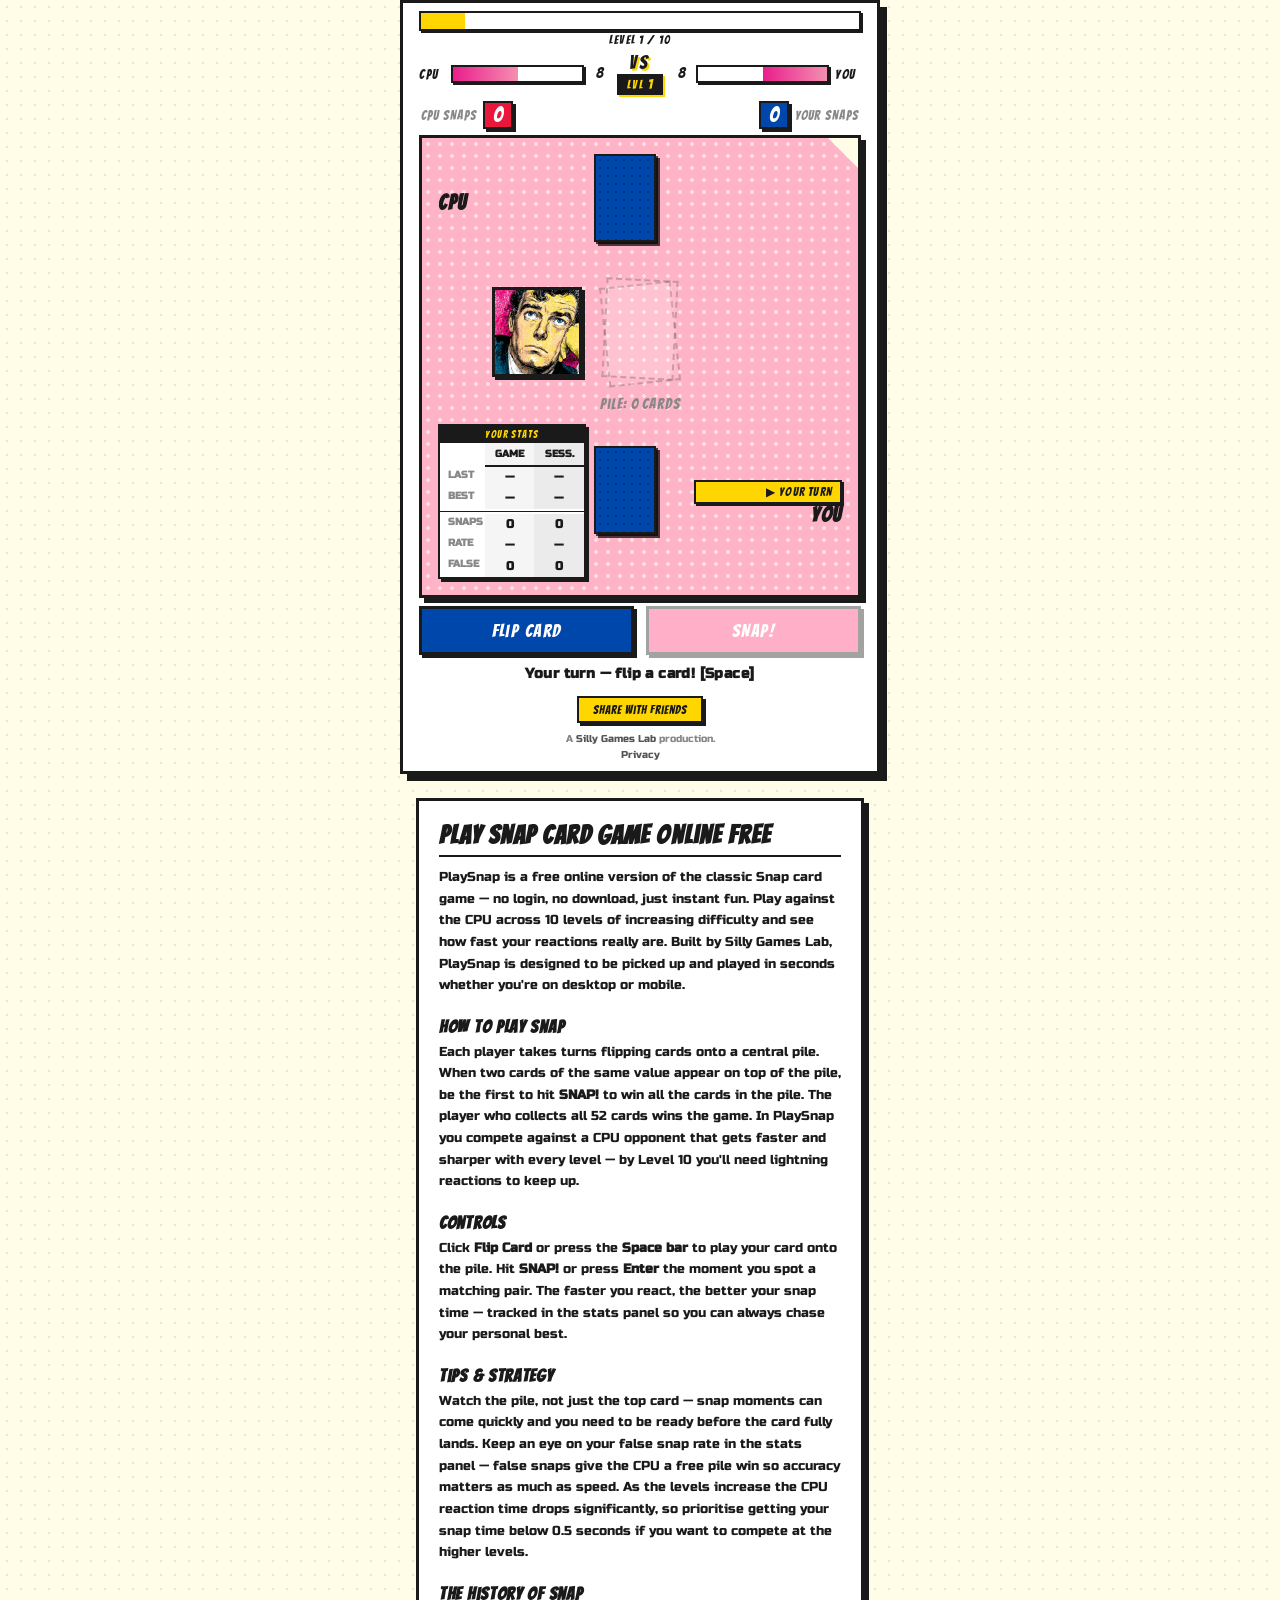
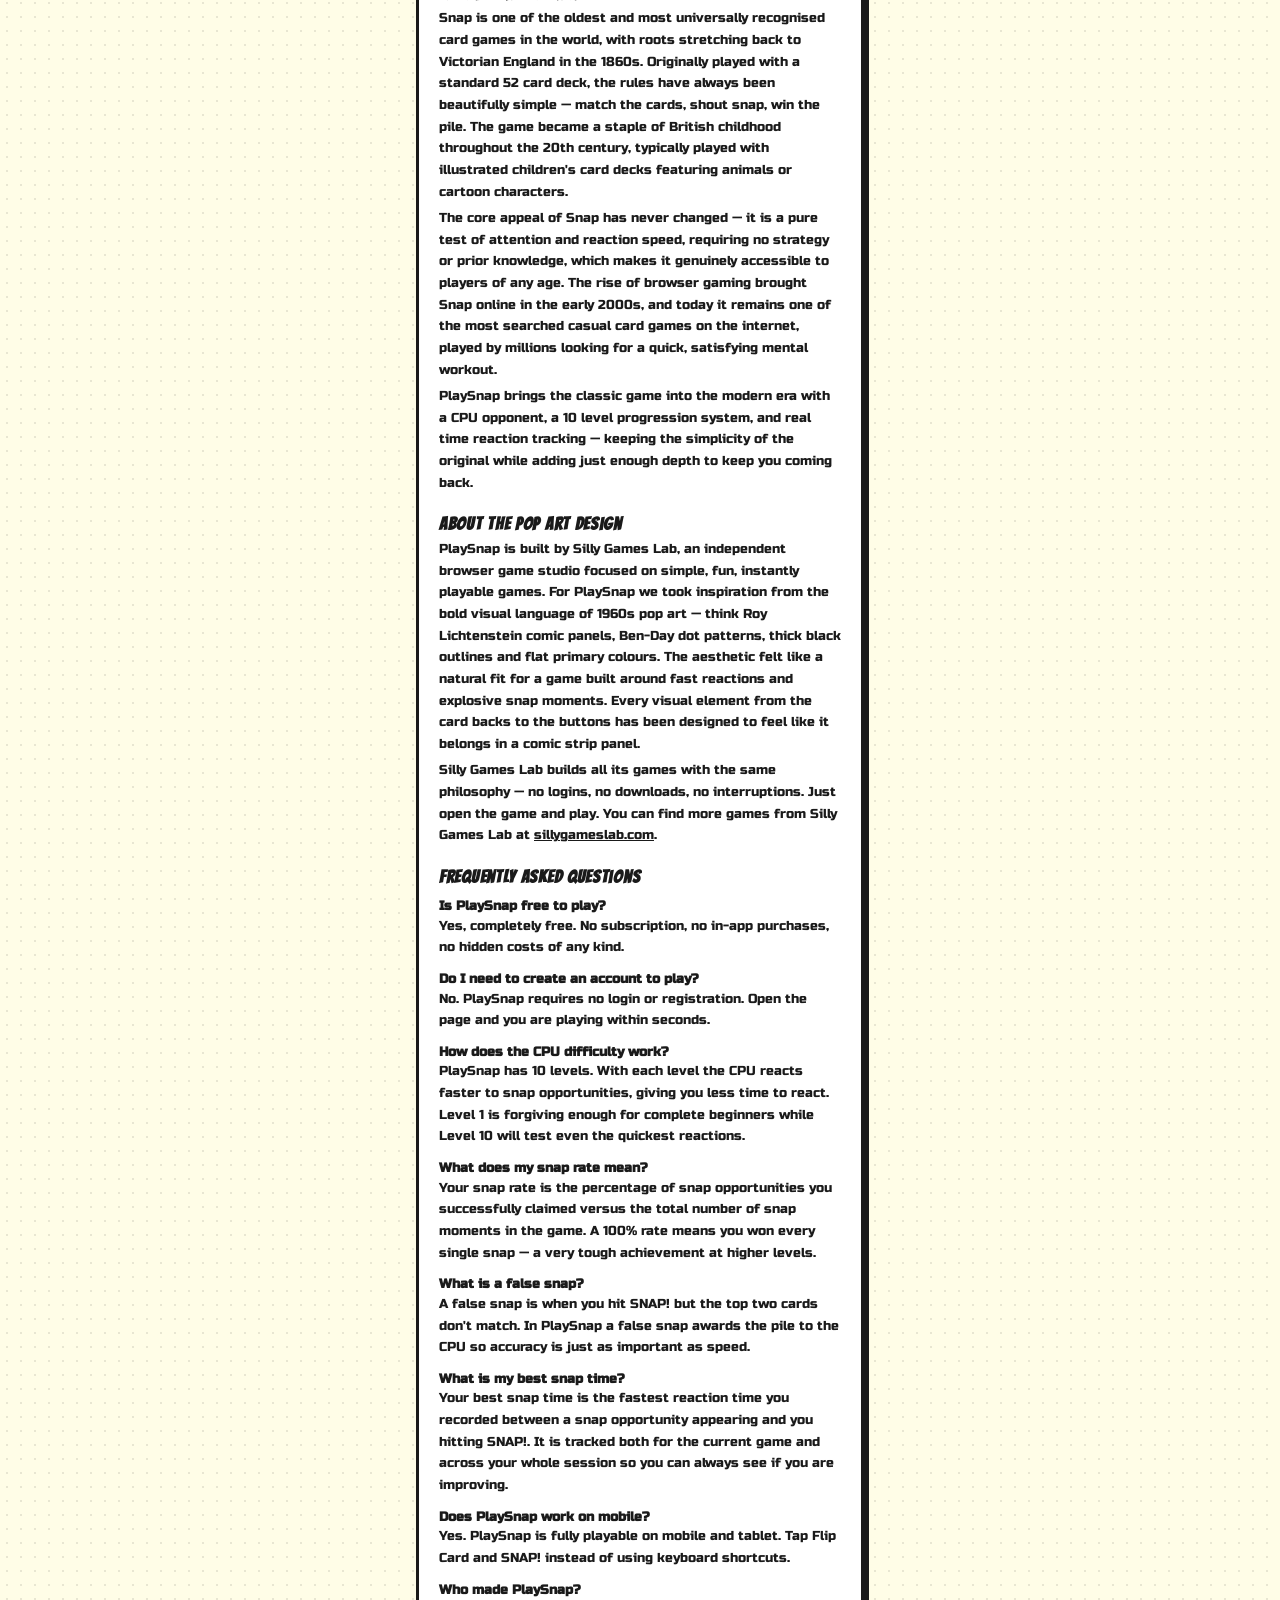
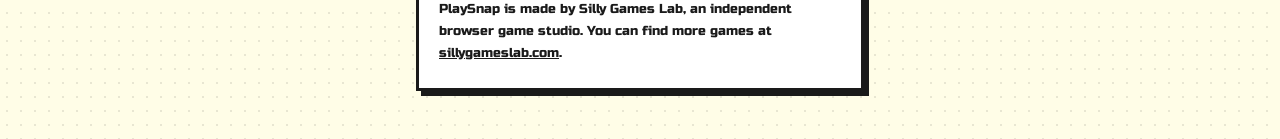
==== commit 352f50f5: "Restyle content section to match pop art theme Wrap section in .content-section div, add white card " ====
--- a/index.html
+++ b/index.html
@@ -157,6 +157,7 @@
 
 </div><!-- /#app -->
 
+<div class="content-section">
 <section id="how-to-play">
   <h1>Play Snap Card Game Online Free</h1>
   <p>PlaySnap is a free online version of the classic Snap card game — no login, no download, just instant fun. Play against the CPU across 10 levels of increasing difficulty and see how fast your reactions really are. Built by Silly Games Lab, PlaySnap is designed to be picked up and played in seconds whether you're on desktop or mobile.</p>
@@ -199,6 +200,7 @@
     <dd>PlaySnap is made by Silly Games Lab, an independent browser game studio. You can find more games at <a href="https://sillygameslab.com" target="_blank" rel="noopener">sillygameslab.com</a>.</dd>
   </dl>
 </section>
+</div><!-- /.content-section -->
 
 <!-- Snap flash (fixed, full-screen centre) -->
 <div id="snap-flash"></div>
--- a/style.css
+++ b/style.css
@@ -994,19 +994,61 @@
 .modal-btn-ghost:hover { color: var(--ink); border-color: var(--ink); }
 .modal-btn-ghost.hidden { display: none; }
 
-/* ── SEO content section ────────────────────────────────────────────────────── */
+/* ── Content section ─────────────────────────────────────────────────────────── */
+.content-section {
+  width: min(480px, 100vw);
+  margin: 1.5rem auto 3rem;
+  padding: 0 1rem;
+}
+
 #how-to-play {
-  max-width: 480px;
-  margin: 1rem auto 2rem;
-  padding: 0 1.5rem;
+  background: var(--white);
+  border: 3px solid var(--ink);
+  box-shadow: var(--shadow-md);
+  padding: 1.25rem 1.25rem 1.5rem;
   font-family: 'Russo One', sans-serif;
   color: var(--ink);
-  opacity: 0.35;
-}
-#how-to-play h1 { font-size: 0.75rem; margin-bottom: 0.3rem; font-weight: 700; }
-#how-to-play h2 { font-size: 0.72rem; margin-top: 0.6rem; font-weight: 700; }
-#how-to-play p  { font-size: 0.72rem; line-height: 1.6; margin-top: 0.2rem; }
-#how-to-play dl { margin-top: 0.2rem; }
-#how-to-play dt { font-size: 0.72rem; font-weight: 700; margin-top: 0.4rem; }
-#how-to-play dd { font-size: 0.72rem; line-height: 1.6; margin: 0; }
-#how-to-play a  { color: inherit; }
+}
+
+#how-to-play h1 {
+  font-family: 'Bangers', cursive;
+  font-size: 1.6rem;
+  letter-spacing: 0.04em;
+  line-height: 1.1;
+  margin-bottom: 0.6rem;
+  border-bottom: 2px solid var(--ink);
+  padding-bottom: 0.4rem;
+}
+
+#how-to-play h2 {
+  font-family: 'Bangers', cursive;
+  font-size: 1.1rem;
+  letter-spacing: 0.04em;
+  margin-top: 1.25rem;
+  margin-bottom: 0.35rem;
+}
+
+#how-to-play p {
+  font-size: 0.82rem;
+  line-height: 1.65;
+  margin-top: 0.3rem;
+}
+
+#how-to-play dl { margin-top: 0.3rem; }
+
+#how-to-play dt {
+  font-size: 0.82rem;
+  font-weight: 700;
+  margin-top: 0.75rem;
+}
+
+#how-to-play dd {
+  font-size: 0.82rem;
+  line-height: 1.65;
+  margin: 0.1rem 0 0 0;
+}
+
+#how-to-play a {
+  color: var(--ink);
+  text-decoration: underline;
+}
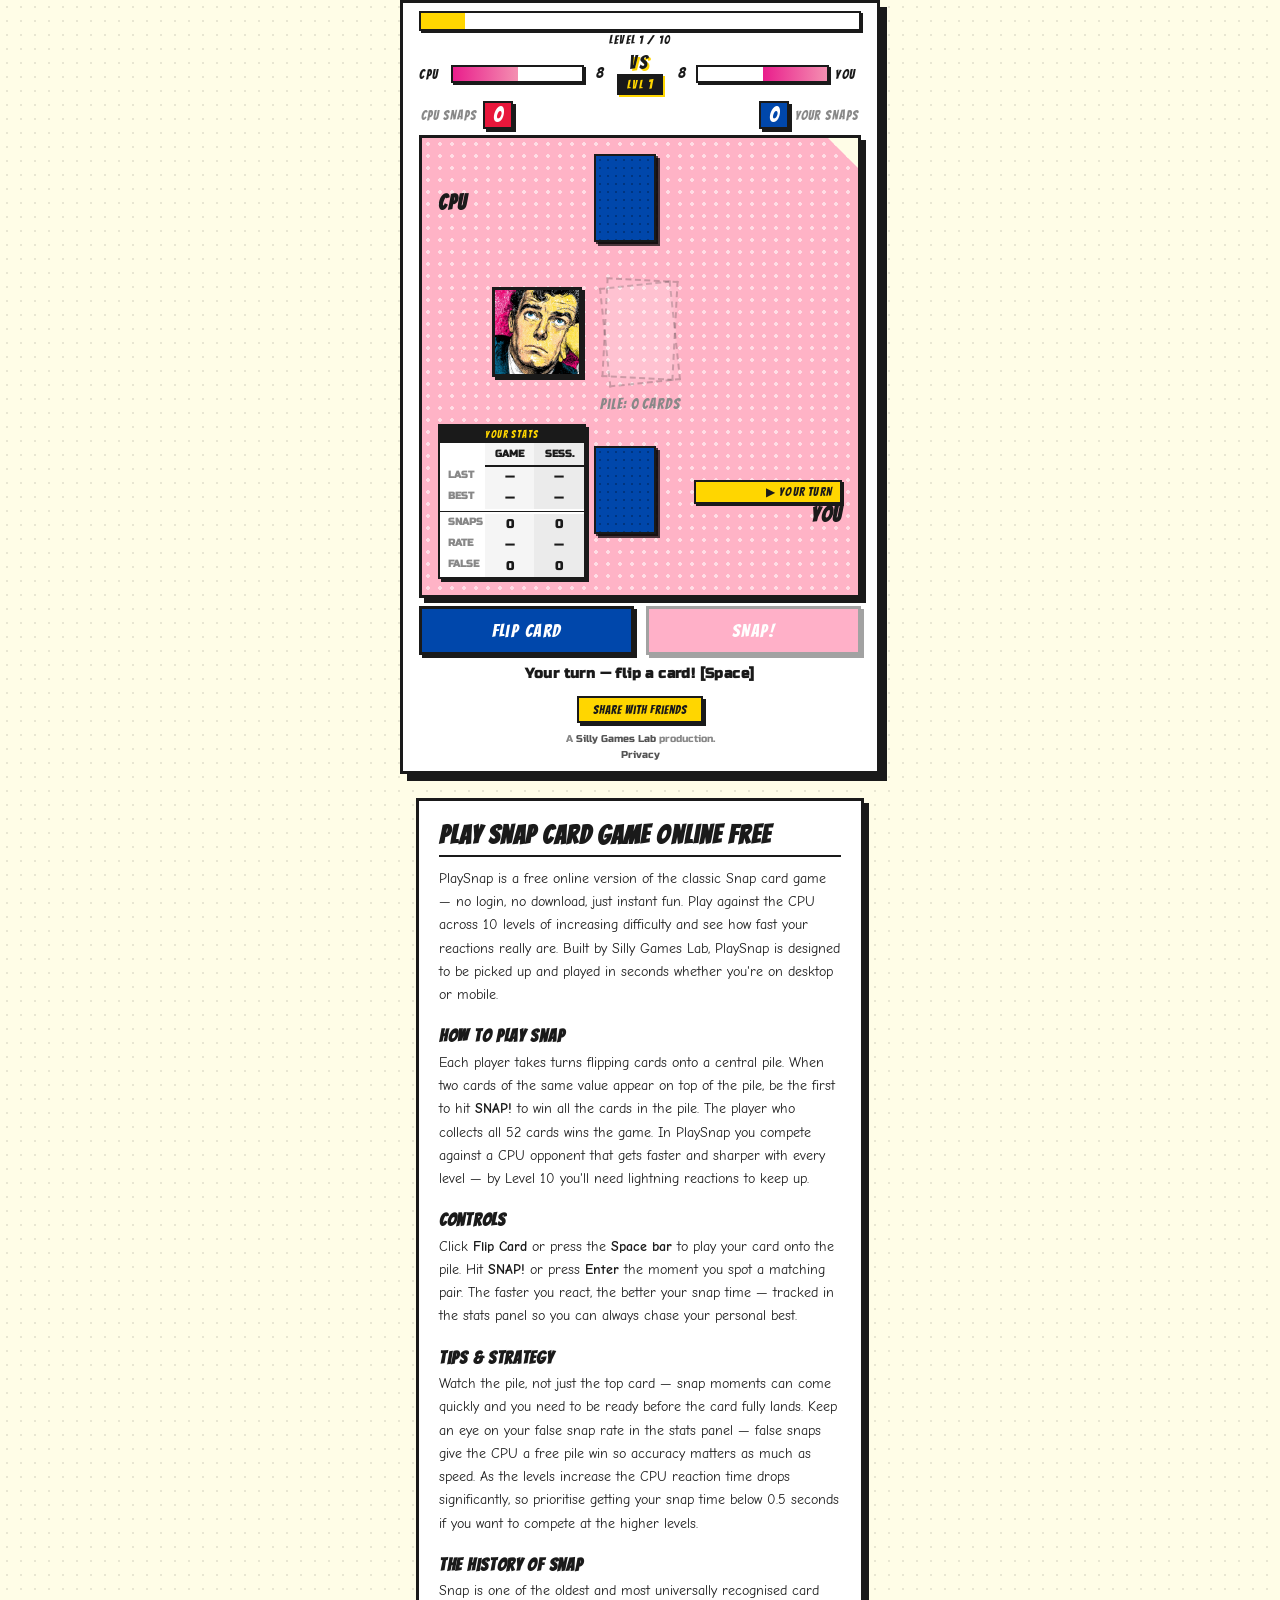
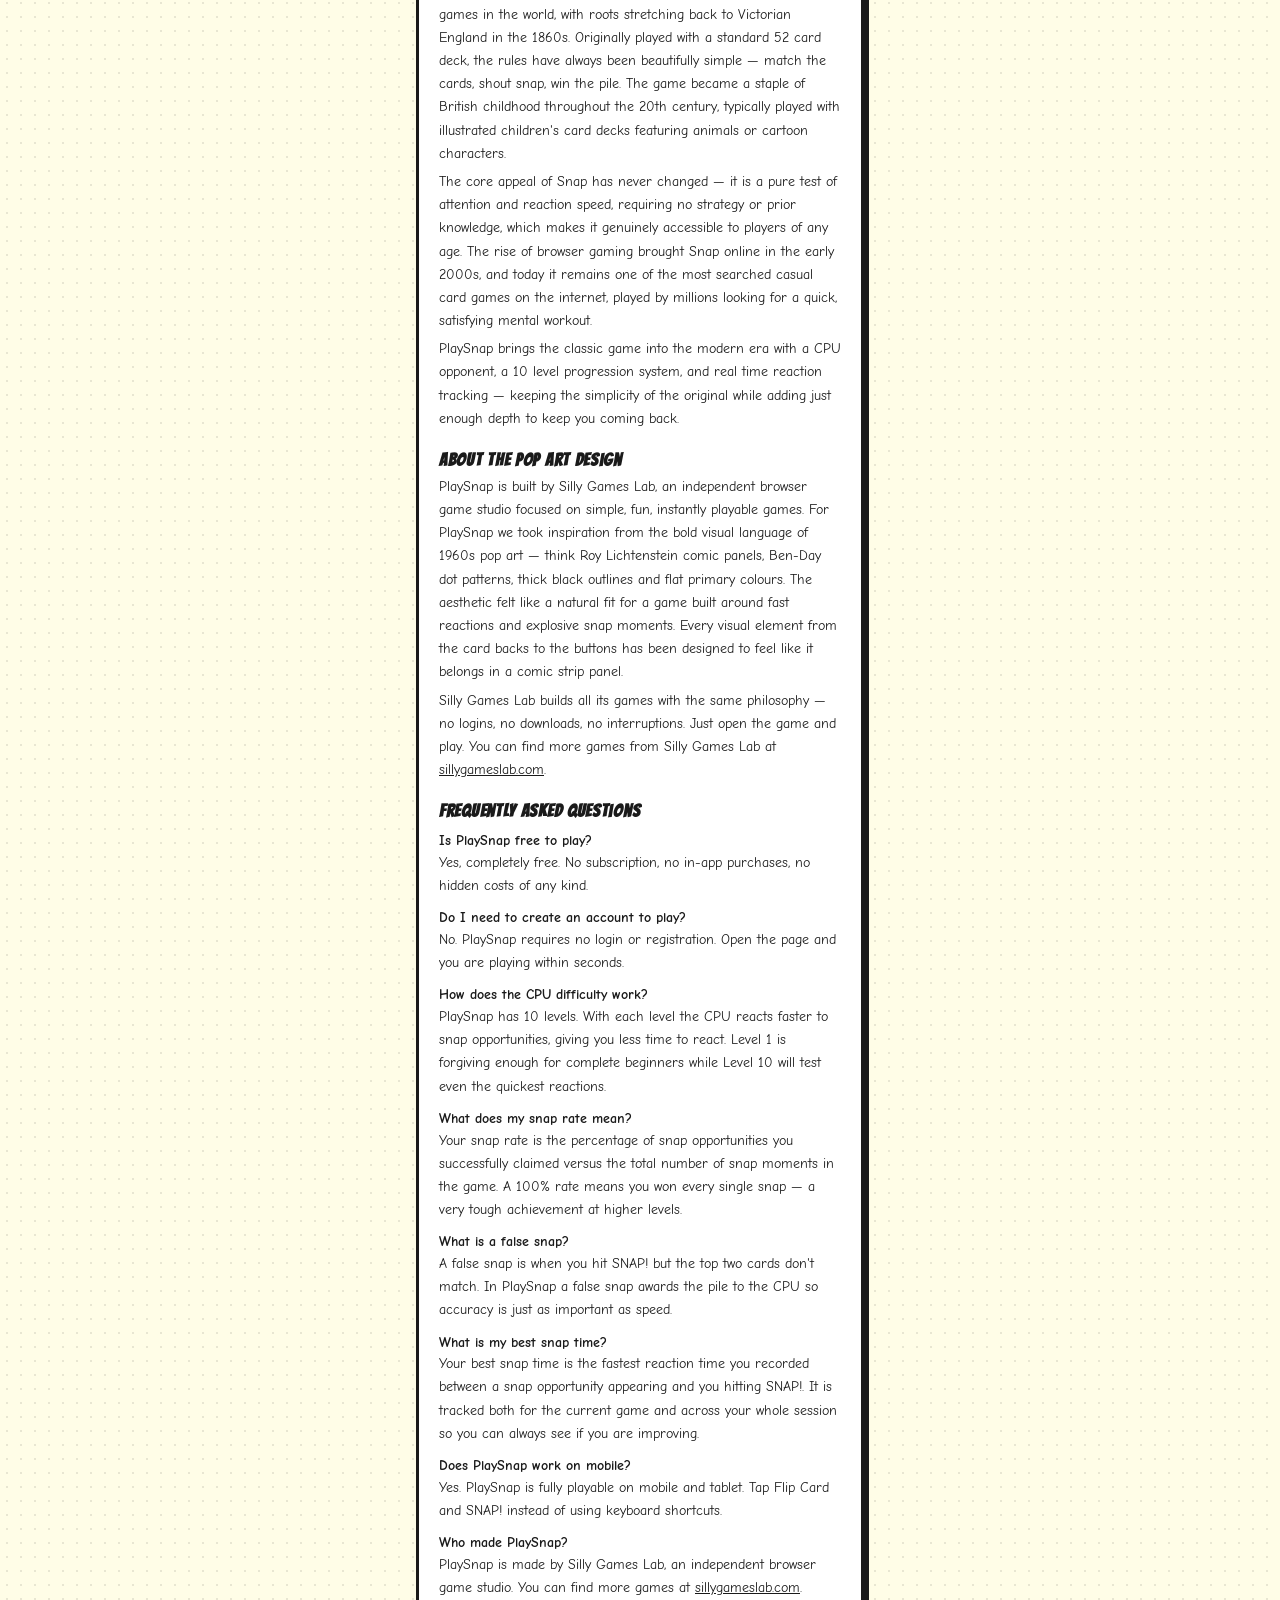
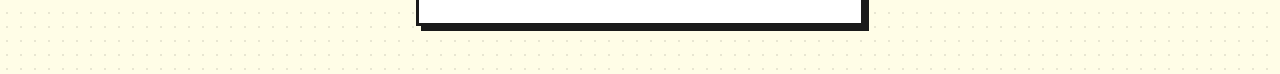
==== commit 7c170a03: "Use Comic Neue for content section body text Lighter than Russo One — better visual contrast between" ====
--- a/index.html
+++ b/index.html
@@ -40,7 +40,7 @@
   <meta name="twitter:image" content="https://playsnap.net/assets/robo_snap.jpg?v=3" />
   <link rel="preconnect" href="https://fonts.googleapis.com" />
   <link rel="preconnect" href="https://fonts.gstatic.com" crossorigin />
-  <link rel="stylesheet" href="https://fonts.googleapis.com/css2?family=Bangers&family=Russo+One&display=swap" />
+  <link rel="stylesheet" href="https://fonts.googleapis.com/css2?family=Bangers&family=Russo+One&family=Comic+Neue:wght@400;700&display=swap" />
   <script async src="https://pagead2.googlesyndication.com/pagead/js/adsbygoogle.js?client=ca-pub-1852825669034773"
        crossorigin="anonymous"></script>
   <link rel="stylesheet" href="style.css?v=054" />
--- a/style.css
+++ b/style.css
@@ -1029,7 +1029,8 @@
 }
 
 #how-to-play p {
-  font-size: 0.82rem;
+  font-family: 'Comic Neue', sans-serif;
+  font-size: 0.88rem;
   line-height: 1.65;
   margin-top: 0.3rem;
 }
@@ -1037,13 +1038,15 @@
 #how-to-play dl { margin-top: 0.3rem; }
 
 #how-to-play dt {
-  font-size: 0.82rem;
+  font-family: 'Comic Neue', sans-serif;
+  font-size: 0.88rem;
   font-weight: 700;
   margin-top: 0.75rem;
 }
 
 #how-to-play dd {
-  font-size: 0.82rem;
+  font-family: 'Comic Neue', sans-serif;
+  font-size: 0.88rem;
   line-height: 1.65;
   margin: 0.1rem 0 0 0;
 }
